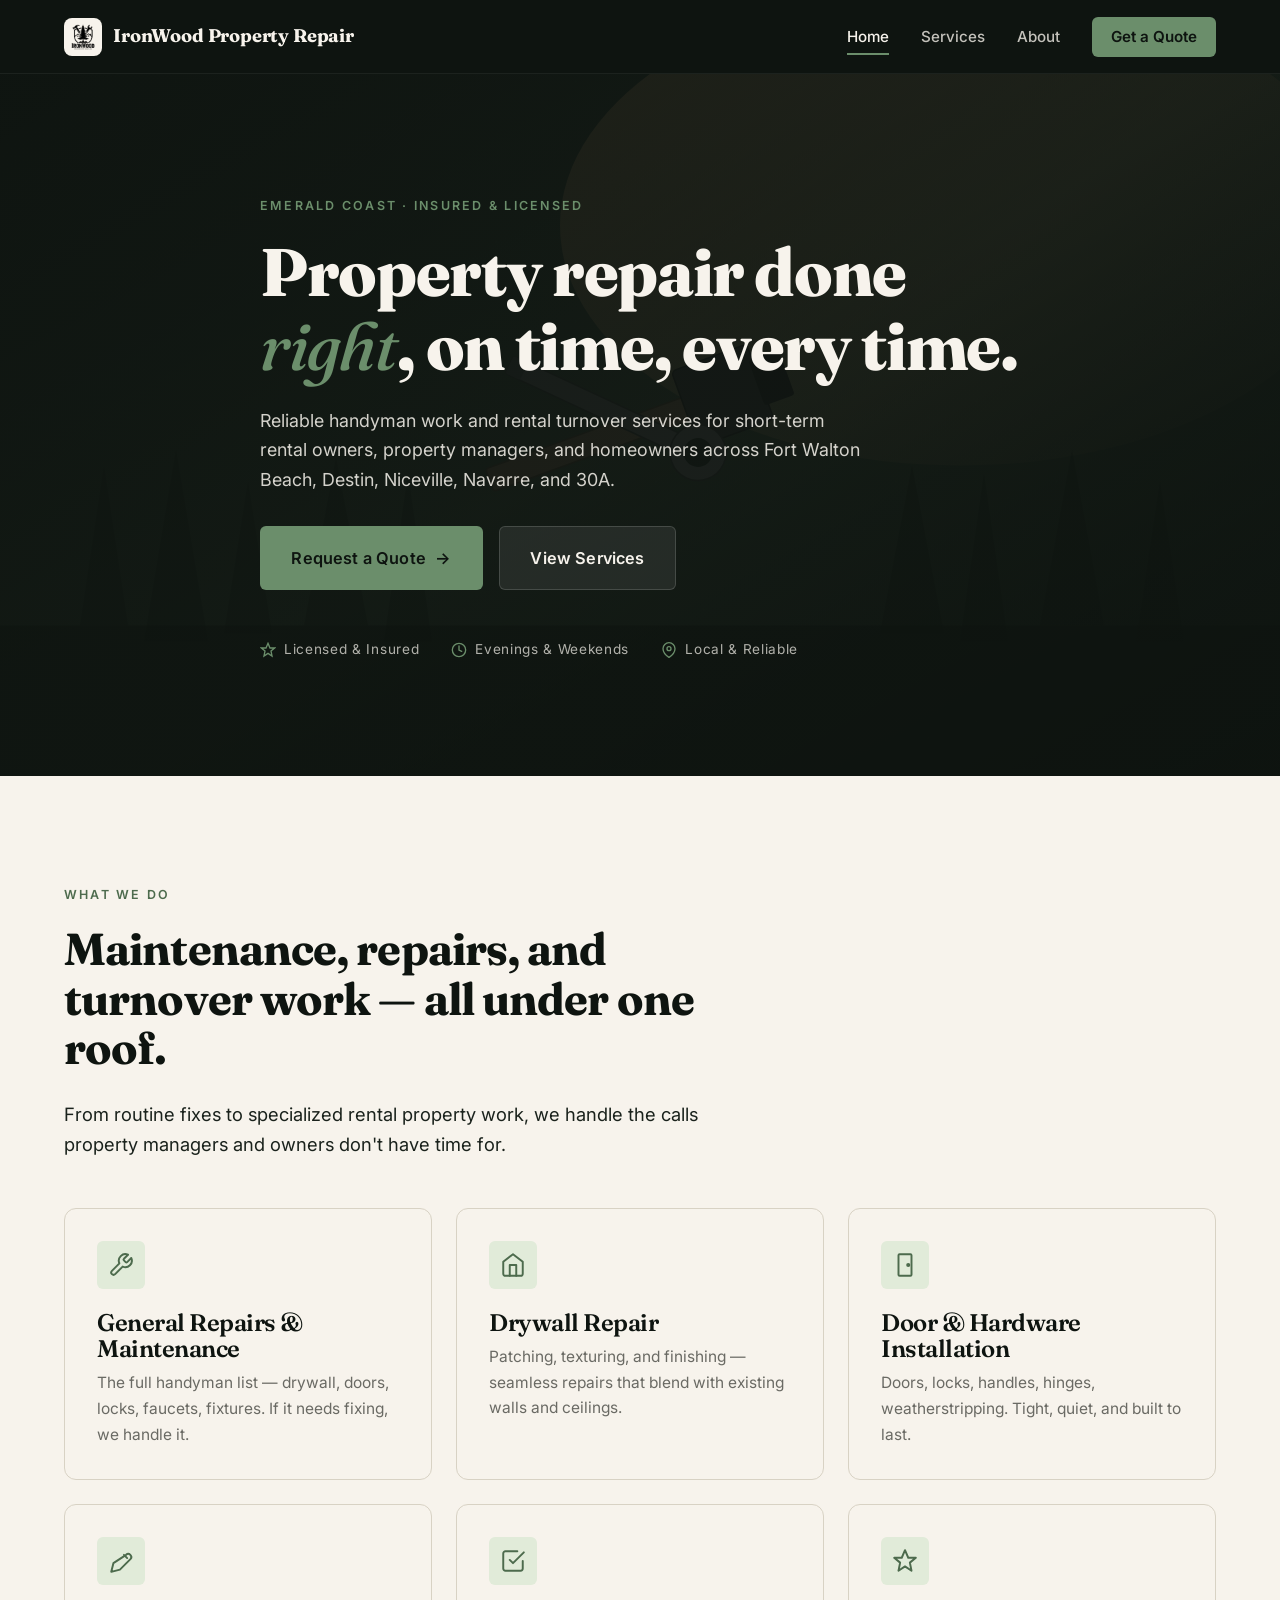
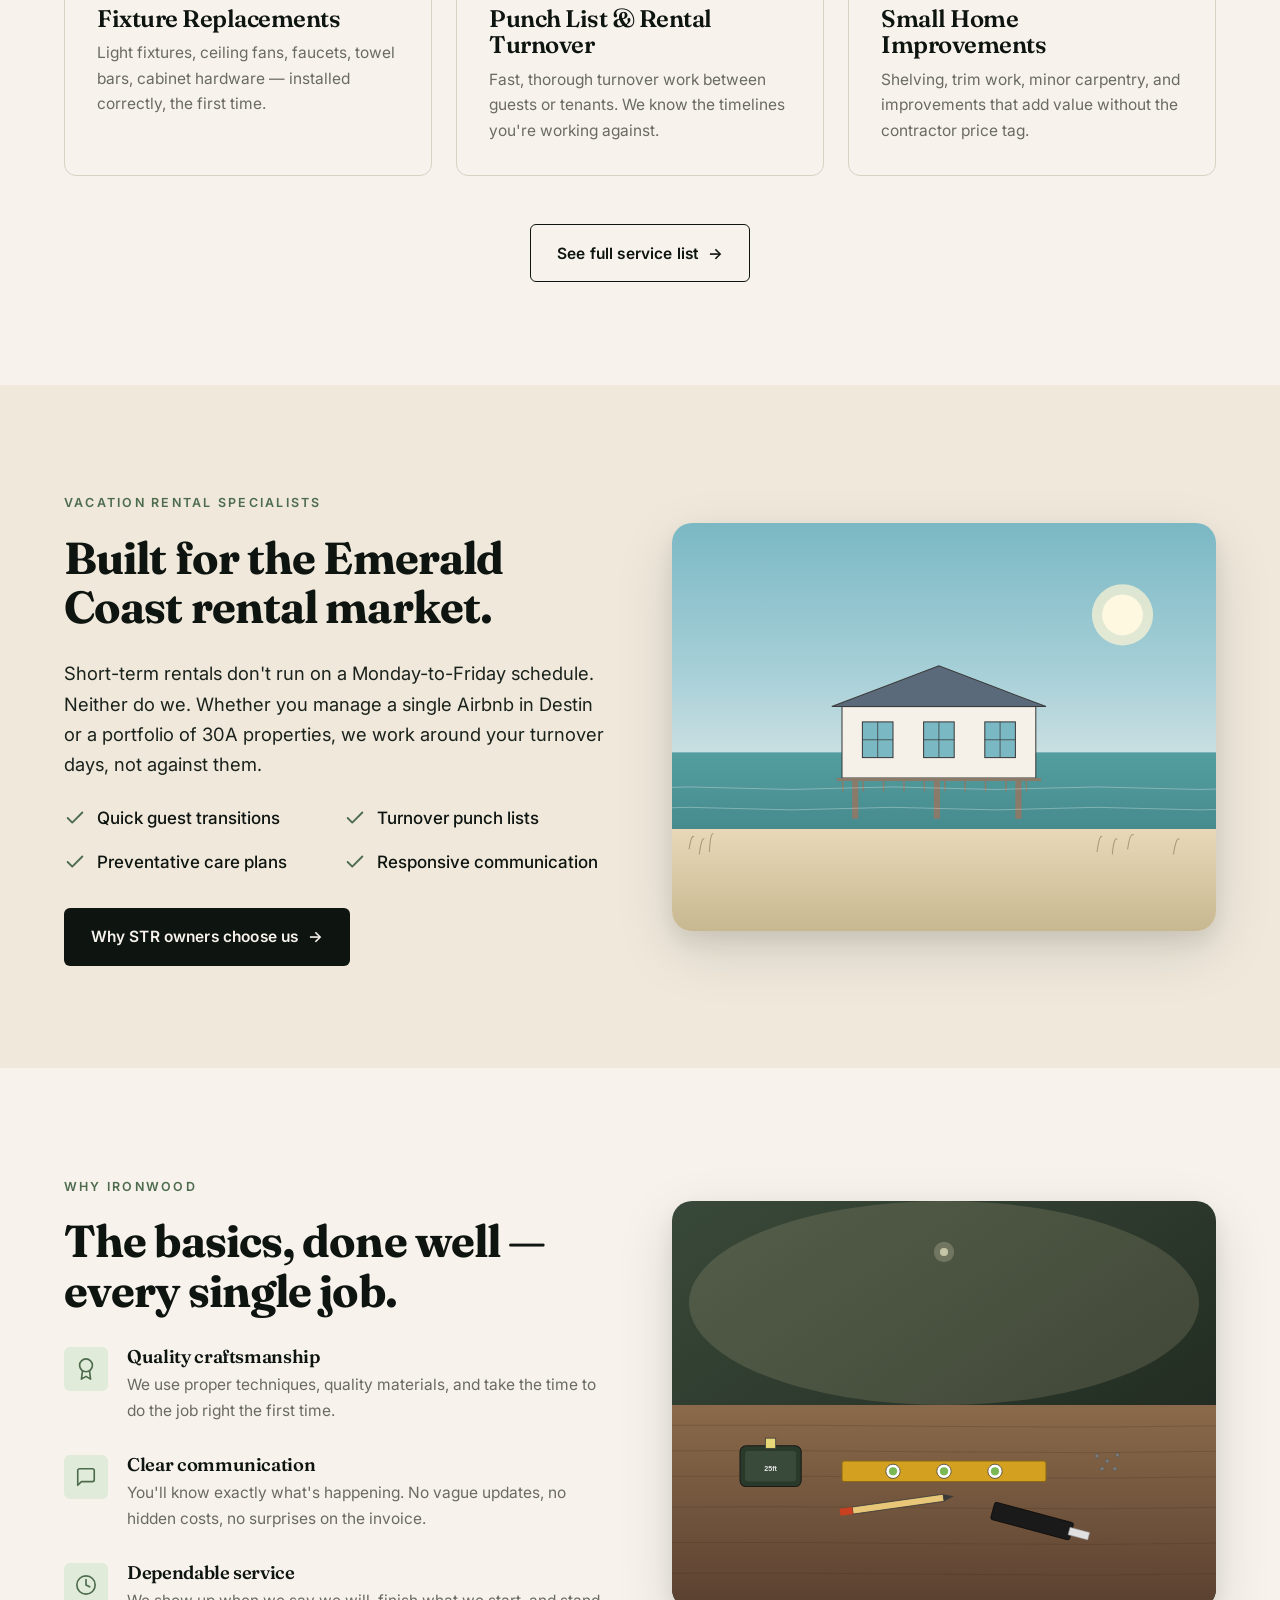
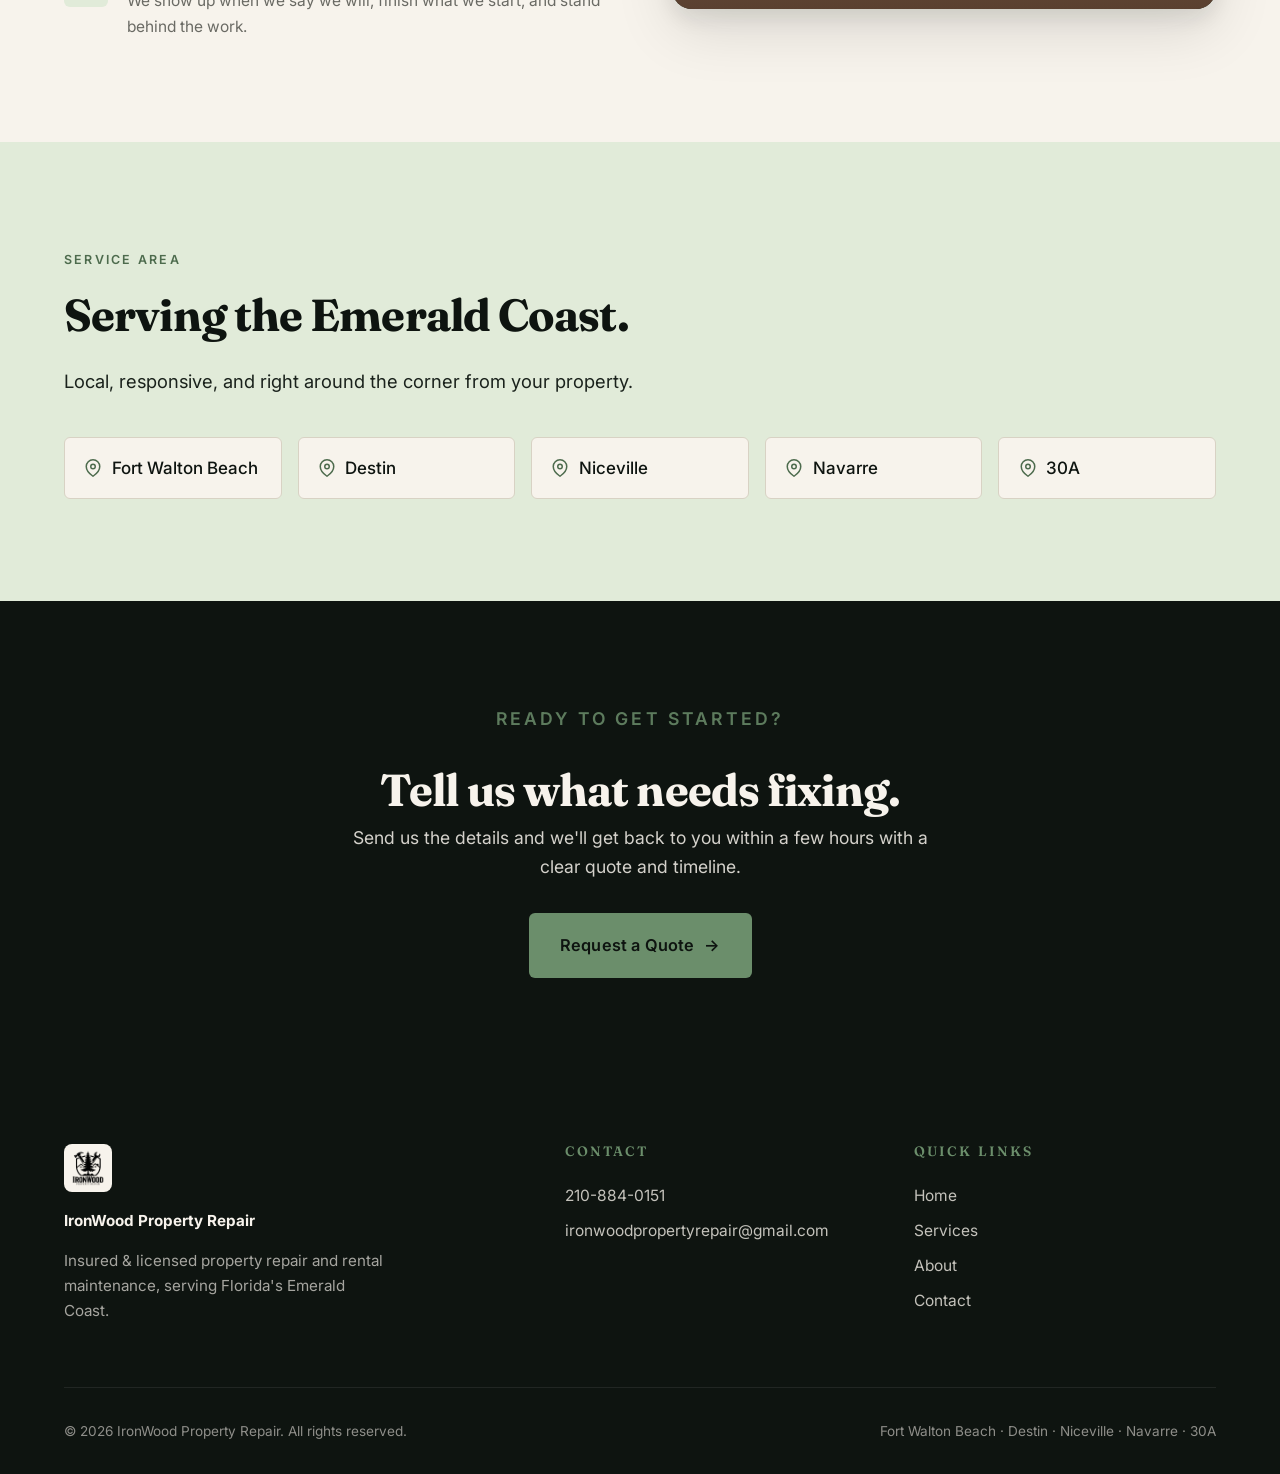
==== index.html @ 53f0fa0a "Initial commit — site launch" ====
<!DOCTYPE html>
<html lang="en">
<head>
  <meta charset="UTF-8">
  <meta name="viewport" content="width=device-width, initial-scale=1.0">
  <title>IronWood Property Repair | Handyman & Rental Maintenance — Fort Walton Beach, Destin, 30A</title>
  <meta name="description" content="Insured, licensed property repair and rental maintenance for Fort Walton Beach, Destin, Niceville, Navarre, and 30A. Trusted by short-term rental owners and property managers across the Emerald Coast.">
  <meta name="theme-color" content="#0e1410">

  <!-- Open Graph -->
  <meta property="og:type" content="website">
  <meta property="og:title" content="IronWood Property Repair | Emerald Coast Handyman & Rental Maintenance">
  <meta property="og:description" content="Insured, licensed property repairs and rental turnover work along Florida's Emerald Coast.">
  <meta property="og:url" content="https://ironwoodpropertyrepair.com/">
  <meta property="og:image" content="https://ironwoodpropertyrepair.com/assets/images/logo.png">

  <link rel="canonical" href="https://ironwoodpropertyrepair.com/">
  <link rel="icon" type="image/png" sizes="32x32" href="assets/images/favicon.png">
  <link rel="apple-touch-icon" href="assets/images/favicon-192.png">
  <link rel="stylesheet" href="assets/styles.css">

  <!-- Local Business schema for SEO -->
  <script type="application/ld+json">
  {
    "@context": "https://schema.org",
    "@type": "HomeAndConstructionBusiness",
    "name": "IronWood Property Repair",
    "image": "https://ironwoodpropertyrepair.com/assets/images/logo.png",
    "url": "https://ironwoodpropertyrepair.com",
    "telephone": "+1-210-884-0151",
    "email": "ironwoodpropertyrepair@gmail.com",
    "priceRange": "$$",
    "address": {
      "@type": "PostalAddress",
      "addressLocality": "Fort Walton Beach",
      "addressRegion": "FL",
      "addressCountry": "US"
    },
    "areaServed": [
      "Fort Walton Beach, FL",
      "Destin, FL",
      "Niceville, FL",
      "Navarre, FL",
      "30A, FL"
    ],
    "description": "Insured and licensed property repair, handyman services, and rental turnover work for the Emerald Coast.",
    "openingHoursSpecification": {
      "@type": "OpeningHoursSpecification",
      "dayOfWeek": ["Monday","Tuesday","Wednesday","Thursday","Friday","Saturday","Sunday"],
      "opens": "17:00",
      "closes": "21:00"
    }
  }
  </script>
</head>
<body>

<header class="site-header">
  <nav class="nav" aria-label="Main">
    <a href="index.html" class="nav__brand">
      <img src="assets/images/logo.png" alt="" aria-hidden="true">
      <span>IronWood Property Repair</span>
    </a>
    <button class="nav__toggle" aria-label="Toggle menu" aria-expanded="false" aria-controls="primary-menu">
      <svg viewBox="0 0 24 24" fill="none" stroke-width="2" stroke-linecap="round"><path d="M4 6h16M4 12h16M4 18h16"/></svg>
    </button>
    <ul class="nav__menu" id="primary-menu">
      <li><a class="nav__link" href="index.html">Home</a></li>
      <li><a class="nav__link" href="services.html">Services</a></li>
      <li><a class="nav__link" href="about.html">About</a></li>
      <li><a class="nav__link nav__cta" href="contact.html">Get a Quote</a></li>
    </ul>
  </nav>
</header>

<main>

<!-- Hero -->
<section class="hero">
  <div class="hero__bg" aria-hidden="true">
    <img src="assets/images/hero-workshop.svg" alt="">
  </div>
  <div class="container hero__inner">
    <p class="eyebrow reveal" style="color: var(--sage);">Emerald Coast · Insured & Licensed</p>
    <h1 class="reveal-2">Property repair done <span class="accent">right</span>, on time, every time.</h1>
    <p class="hero__lede reveal-3">Reliable handyman work and rental turnover services for short-term rental owners, property managers, and homeowners across Fort Walton Beach, Destin, Niceville, Navarre, and 30A.</p>
    <div class="hero__cta reveal-4">
      <a href="contact.html" class="btn btn--primary btn--lg">Request a Quote <span class="arrow">→</span></a>
      <a href="services.html" class="btn btn--ink-on-ink btn--lg">View Services</a>
    </div>
    <div class="hero__trust reveal-4">
      <span><svg viewBox="0 0 24 24" fill="none" stroke-width="2" stroke-linecap="round"><path d="M12 2l3 7h7l-5.5 4.5L18 21l-6-4-6 4 1.5-7.5L2 9h7z"/></svg> Licensed & Insured</span>
      <span><svg viewBox="0 0 24 24" fill="none" stroke-width="2" stroke-linecap="round"><circle cx="12" cy="12" r="10"/><path d="M12 6v6l4 2"/></svg> Evenings & Weekends</span>
      <span><svg viewBox="0 0 24 24" fill="none" stroke-width="2" stroke-linecap="round"><path d="M21 10c0 7-9 13-9 13s-9-6-9-13a9 9 0 0118 0z"/><circle cx="12" cy="10" r="3"/></svg> Local & Reliable</span>
    </div>
  </div>
</section>

<!-- Services preview -->
<section class="section">
  <div class="container">
    <div style="max-width: 720px; margin-bottom: 3rem;">
      <p class="eyebrow">What We Do</p>
      <h2>Maintenance, repairs, and turnover work — all under one roof.</h2>
      <p class="lede">From routine fixes to specialized rental property work, we handle the calls property managers and owners don't have time for.</p>
    </div>

    <div class="service-grid">
      <article class="service-card">
        <div class="service-card__icon">
          <svg viewBox="0 0 24 24" fill="none" stroke-width="1.8" stroke-linecap="round" stroke-linejoin="round"><path d="M14.7 6.3a1 1 0 000 1.4l1.6 1.6a1 1 0 001.4 0l3.77-3.77a6 6 0 01-7.94 7.94l-6.91 6.91a2.12 2.12 0 01-3-3l6.91-6.91a6 6 0 017.94-7.94l-3.76 3.76z"/></svg>
        </div>
        <h3>General Repairs & Maintenance</h3>
        <p>The full handyman list — drywall, doors, locks, faucets, fixtures. If it needs fixing, we handle it.</p>
      </article>

      <article class="service-card">
        <div class="service-card__icon">
          <svg viewBox="0 0 24 24" fill="none" stroke-width="1.8" stroke-linecap="round" stroke-linejoin="round"><path d="M3 9l9-7 9 7v11a2 2 0 01-2 2H5a2 2 0 01-2-2z"/><polyline points="9 22 9 12 15 12 15 22"/></svg>
        </div>
        <h3>Drywall Repair</h3>
        <p>Patching, texturing, and finishing — seamless repairs that blend with existing walls and ceilings.</p>
      </article>

      <article class="service-card">
        <div class="service-card__icon">
          <svg viewBox="0 0 24 24" fill="none" stroke-width="1.8" stroke-linecap="round" stroke-linejoin="round"><rect x="6" y="2" width="12" height="20" rx="1"/><circle cx="15" cy="12" r="1" fill="currentColor"/></svg>
        </div>
        <h3>Door & Hardware Installation</h3>
        <p>Doors, locks, handles, hinges, weatherstripping. Tight, quiet, and built to last.</p>
      </article>

      <article class="service-card">
        <div class="service-card__icon">
          <svg viewBox="0 0 24 24" fill="none" stroke-width="1.8" stroke-linecap="round" stroke-linejoin="round"><path d="M14.7 6.3l3 3M5 14L3 22l8-2 9.7-9.7a2.83 2.83 0 00-4-4L5 14z"/></svg>
        </div>
        <h3>Fixture Replacements</h3>
        <p>Light fixtures, ceiling fans, faucets, towel bars, cabinet hardware — installed correctly, the first time.</p>
      </article>

      <article class="service-card">
        <div class="service-card__icon">
          <svg viewBox="0 0 24 24" fill="none" stroke-width="1.8" stroke-linecap="round" stroke-linejoin="round"><path d="M9 11l3 3L22 4M21 12v7a2 2 0 01-2 2H5a2 2 0 01-2-2V5a2 2 0 012-2h11"/></svg>
        </div>
        <h3>Punch List & Rental Turnover</h3>
        <p>Fast, thorough turnover work between guests or tenants. We know the timelines you're working against.</p>
      </article>

      <article class="service-card">
        <div class="service-card__icon">
          <svg viewBox="0 0 24 24" fill="none" stroke-width="1.8" stroke-linecap="round" stroke-linejoin="round"><path d="M12 2l3 7h7l-5.5 4.5L18 21l-6-4-6 4 1.5-7.5L2 9h7z"/></svg>
        </div>
        <h3>Small Home Improvements</h3>
        <p>Shelving, trim work, minor carpentry, and improvements that add value without the contractor price tag.</p>
      </article>
    </div>

    <div style="text-align: center; margin-top: 3rem;">
      <a href="services.html" class="btn btn--ghost">See full service list <span class="arrow">→</span></a>
    </div>
  </div>
</section>

<!-- STR / Vacation rental focus -->
<section class="section section--paper">
  <div class="container">
    <div class="two-col">
      <div>
        <p class="eyebrow">Vacation Rental Specialists</p>
        <h2>Built for the Emerald Coast rental market.</h2>
        <p class="lede">Short-term rentals don't run on a Monday-to-Friday schedule. Neither do we. Whether you manage a single Airbnb in Destin or a portfolio of 30A properties, we work around your turnover days, not against them.</p>
        <ul class="check-list">
          <li>
            <svg viewBox="0 0 24 24" fill="none" stroke-width="2" stroke-linecap="round" stroke-linejoin="round"><polyline points="20 6 9 17 4 12"/></svg>
            Quick guest transitions
          </li>
          <li>
            <svg viewBox="0 0 24 24" fill="none" stroke-width="2" stroke-linecap="round" stroke-linejoin="round"><polyline points="20 6 9 17 4 12"/></svg>
            Turnover punch lists
          </li>
          <li>
            <svg viewBox="0 0 24 24" fill="none" stroke-width="2" stroke-linecap="round" stroke-linejoin="round"><polyline points="20 6 9 17 4 12"/></svg>
            Preventative care plans
          </li>
          <li>
            <svg viewBox="0 0 24 24" fill="none" stroke-width="2" stroke-linecap="round" stroke-linejoin="round"><polyline points="20 6 9 17 4 12"/></svg>
            Responsive communication
          </li>
        </ul>
        <div style="margin-top: 2rem;">
          <a href="about.html" class="btn btn--ink">Why STR owners choose us <span class="arrow">→</span></a>
        </div>
      </div>
      <div class="two-col__media">
        <img src="assets/images/coastal-home.svg" alt="Coastal vacation rental property illustration">
      </div>
    </div>
  </div>
</section>

<!-- Why Choose -->
<section class="section">
  <div class="container">
    <div class="two-col two-col--reverse">
      <div class="two-col__media">
        <img src="assets/images/tools-bench.svg" alt="Workshop tools laid out on a wood bench">
      </div>
      <div>
        <p class="eyebrow">Why IronWood</p>
        <h2>The basics, done well — every single job.</h2>
        <div class="feature-stack" style="margin-top: 2rem;">
          <div class="feature">
            <div class="feature__icon">
              <svg viewBox="0 0 24 24" fill="none" stroke-width="1.8" stroke-linecap="round" stroke-linejoin="round"><circle cx="12" cy="8" r="7"/><polyline points="8.21 13.89 7 23 12 20 17 23 15.79 13.88"/></svg>
            </div>
            <div>
              <h3>Quality craftsmanship</h3>
              <p>We use proper techniques, quality materials, and take the time to do the job right the first time.</p>
            </div>
          </div>

          <div class="feature">
            <div class="feature__icon">
              <svg viewBox="0 0 24 24" fill="none" stroke-width="1.8" stroke-linecap="round" stroke-linejoin="round"><path d="M21 15a2 2 0 01-2 2H7l-4 4V5a2 2 0 012-2h14a2 2 0 012 2z"/></svg>
            </div>
            <div>
              <h3>Clear communication</h3>
              <p>You'll know exactly what's happening. No vague updates, no hidden costs, no surprises on the invoice.</p>
            </div>
          </div>

          <div class="feature">
            <div class="feature__icon">
              <svg viewBox="0 0 24 24" fill="none" stroke-width="1.8" stroke-linecap="round" stroke-linejoin="round"><circle cx="12" cy="12" r="10"/><polyline points="12 6 12 12 16 14"/></svg>
            </div>
            <div>
              <h3>Dependable service</h3>
              <p>We show up when we say we will, finish what we start, and stand behind the work.</p>
            </div>
          </div>
        </div>
      </div>
    </div>
  </div>
</section>

<!-- Service area -->
<section class="section section--sage">
  <div class="container">
    <div style="max-width: 720px; margin-bottom: 2.5rem;">
      <p class="eyebrow">Service Area</p>
      <h2>Serving the Emerald Coast.</h2>
      <p class="lede">Local, responsive, and right around the corner from your property.</p>
    </div>
    <ul class="area-list">
      <li><svg viewBox="0 0 24 24" fill="none" stroke-width="2" stroke-linecap="round" stroke-linejoin="round"><path d="M21 10c0 7-9 13-9 13s-9-6-9-13a9 9 0 0118 0z"/><circle cx="12" cy="10" r="3"/></svg> Fort Walton Beach</li>
      <li><svg viewBox="0 0 24 24" fill="none" stroke-width="2" stroke-linecap="round" stroke-linejoin="round"><path d="M21 10c0 7-9 13-9 13s-9-6-9-13a9 9 0 0118 0z"/><circle cx="12" cy="10" r="3"/></svg> Destin</li>
      <li><svg viewBox="0 0 24 24" fill="none" stroke-width="2" stroke-linecap="round" stroke-linejoin="round"><path d="M21 10c0 7-9 13-9 13s-9-6-9-13a9 9 0 0118 0z"/><circle cx="12" cy="10" r="3"/></svg> Niceville</li>
      <li><svg viewBox="0 0 24 24" fill="none" stroke-width="2" stroke-linecap="round" stroke-linejoin="round"><path d="M21 10c0 7-9 13-9 13s-9-6-9-13a9 9 0 0118 0z"/><circle cx="12" cy="10" r="3"/></svg> Navarre</li>
      <li><svg viewBox="0 0 24 24" fill="none" stroke-width="2" stroke-linecap="round" stroke-linejoin="round"><path d="M21 10c0 7-9 13-9 13s-9-6-9-13a9 9 0 0118 0z"/><circle cx="12" cy="10" r="3"/></svg> 30A</li>
    </ul>
  </div>
</section>

<!-- CTA -->
<section class="section--ink">
  <div class="cta-banner">
    <p class="eyebrow" style="color: var(--sage);">Ready to get started?</p>
    <h2>Tell us what needs fixing.</h2>
    <p>Send us the details and we'll get back to you within a few hours with a clear quote and timeline.</p>
    <a href="contact.html" class="btn btn--primary btn--lg">Request a Quote <span class="arrow">→</span></a>
  </div>
</section>

</main>

<footer class="site-footer">
  <div class="container">
    <div class="footer-grid">
      <div class="footer-brand">
        <img src="assets/images/logo.png" alt="IronWood Property Repair">
        <p><strong style="color: var(--paper);">IronWood Property Repair</strong></p>
        <p>Insured & licensed property repair and rental maintenance, serving Florida's Emerald Coast.</p>
      </div>
      <div>
        <h4>Contact</h4>
        <a href="tel:+12108840151">210-884-0151</a>
        <a href="mailto:ironwoodpropertyrepair@gmail.com">ironwoodpropertyrepair@gmail.com</a>
      </div>
      <div>
        <h4>Quick Links</h4>
        <a href="index.html">Home</a>
        <a href="services.html">Services</a>
        <a href="about.html">About</a>
        <a href="contact.html">Contact</a>
      </div>
    </div>
    <div class="footer-meta">
      <span>© <span id="year">2026</span> IronWood Property Repair. All rights reserved.</span>
      <span>Fort Walton Beach · Destin · Niceville · Navarre · 30A</span>
    </div>
  </div>
</footer>

<script src="assets/script.js"></script>
<script>document.getElementById('year').textContent = new Date().getFullYear();</script>
</body>
</html>
---- assets/styles.css ----
/* ==========================================================================
   IronWood Property Repair — Stylesheet
   Design system: confident, professional, Florida Gulf Coast contractor
   Palette: deep forest green, warm cream, charcoal, sage accents
   ========================================================================== */

/* ---------- Fonts ---------- */
@import url('https://fonts.googleapis.com/css2?family=Fraunces:opsz,wght@9..144,500;9..144,600;9..144,700;9..144,800&family=Inter:wght@400;500;600;700&display=swap');

/* ---------- CSS Variables ---------- */
:root {
  /* Colors */
  --ink: #0e1410;
  --ink-soft: #1a221c;
  --paper: #f7f3ec;
  --paper-warm: #efe8db;
  --sage: #6b8e6b;
  --sage-deep: #4d6b4d;
  --sage-soft: #e1ebd9;
  --rust: #b25b3d;
  --gold: #c89a3b;
  --line: #d8d2c4;
  --muted: #6a6a64;

  /* Typography */
  --font-display: 'Fraunces', Georgia, 'Times New Roman', serif;
  --font-body: 'Inter', -apple-system, BlinkMacSystemFont, sans-serif;

  /* Spacing */
  --gutter: 1.5rem;
  --container: 1200px;
  --section: clamp(4rem, 8vw, 7rem);

  /* Radii */
  --r-sm: 6px;
  --r-md: 12px;
  --r-lg: 20px;

  /* Shadows */
  --shadow-sm: 0 1px 2px rgba(14,20,16,0.06), 0 2px 4px rgba(14,20,16,0.04);
  --shadow-md: 0 4px 8px rgba(14,20,16,0.06), 0 8px 24px rgba(14,20,16,0.08);
  --shadow-lg: 0 10px 20px rgba(14,20,16,0.08), 0 20px 60px rgba(14,20,16,0.12);

  /* Transitions */
  --t-fast: 150ms ease;
  --t-med: 280ms cubic-bezier(.2,.8,.2,1);
}

/* ---------- Reset ---------- */
*, *::before, *::after { box-sizing: border-box; }
html { -webkit-text-size-adjust: 100%; scroll-behavior: smooth; }
body {
  margin: 0;
  font-family: var(--font-body);
  font-size: 17px;
  line-height: 1.65;
  color: var(--ink);
  background: var(--paper);
  -webkit-font-smoothing: antialiased;
  -moz-osx-font-smoothing: grayscale;
}
img, svg { max-width: 100%; height: auto; display: block; }
a { color: inherit; text-decoration: none; }
button { font-family: inherit; cursor: pointer; border: none; background: none; }
:focus-visible { outline: 2px solid var(--sage); outline-offset: 3px; border-radius: 2px; }

/* ---------- Typography ---------- */
h1, h2, h3, h4 {
  font-family: var(--font-display);
  font-weight: 700;
  line-height: 1.1;
  letter-spacing: -0.02em;
  color: var(--ink);
  margin: 0 0 0.6em;
}
h1 { font-size: clamp(2.4rem, 5.5vw, 4.2rem); font-weight: 800; }
h2 { font-size: clamp(1.9rem, 3.6vw, 2.8rem); }
h3 { font-size: clamp(1.25rem, 2vw, 1.5rem); font-weight: 600; }
h4 { font-size: 1.05rem; font-weight: 600; }
p { margin: 0 0 1em; }
.eyebrow {
  font-family: var(--font-body);
  font-weight: 600;
  font-size: 0.78rem;
  letter-spacing: 0.18em;
  text-transform: uppercase;
  color: var(--sage-deep);
  margin: 0 0 1.2rem;
  display: inline-block;
}
.lede { font-size: 1.15rem; color: var(--ink-soft); max-width: 56ch; }

/* ---------- Layout ---------- */
.container {
  max-width: var(--container);
  margin: 0 auto;
  padding: 0 var(--gutter);
}
.section { padding: var(--section) 0; }
.section--tight { padding: calc(var(--section) * 0.65) 0; }
.section--ink { background: var(--ink); color: var(--paper); }
.section--ink h1, .section--ink h2, .section--ink h3, .section--ink h4 { color: var(--paper); }
.section--ink .eyebrow { color: var(--sage); }
.section--paper { background: var(--paper-warm); }
.section--sage { background: var(--sage-soft); }

/* ---------- Header / Nav ---------- */
.site-header {
  position: sticky;
  top: 0;
  z-index: 100;
  background: var(--ink);
  color: var(--paper);
  border-bottom: 1px solid rgba(255,255,255,0.06);
  backdrop-filter: saturate(150%) blur(10px);
}
.nav {
  display: flex;
  align-items: center;
  justify-content: space-between;
  padding: 1.1rem var(--gutter);
  max-width: var(--container);
  margin: 0 auto;
}
.nav__brand {
  display: flex;
  align-items: center;
  gap: 0.7rem;
  font-family: var(--font-display);
  font-weight: 700;
  font-size: 1.15rem;
  letter-spacing: -0.01em;
  color: var(--paper);
}
.nav__brand img { width: 38px; height: 38px; background: var(--paper); border-radius: 8px; padding: 4px; }
.nav__menu {
  display: flex;
  gap: 2rem;
  align-items: center;
  list-style: none;
  margin: 0;
  padding: 0;
}
.nav__link {
  font-size: 0.95rem;
  font-weight: 500;
  color: var(--paper);
  opacity: 0.78;
  transition: opacity var(--t-fast);
  position: relative;
  padding: 0.4rem 0;
}
.nav__link:hover, .nav__link[aria-current="page"] { opacity: 1; }
.nav__link[aria-current="page"]::after {
  content: '';
  position: absolute;
  left: 0; right: 0; bottom: -2px;
  height: 2px;
  background: var(--sage);
}
.nav__cta {
  background: var(--sage);
  color: var(--ink) !important;
  opacity: 1 !important;
  padding: 0.65rem 1.2rem !important;
  border-radius: var(--r-sm);
  font-weight: 600;
  transition: background var(--t-fast), transform var(--t-fast);
}
.nav__cta:hover { background: #7ea27e; transform: translateY(-1px); }

.nav__toggle { display: none; padding: 0.5rem; }
.nav__toggle svg { width: 28px; height: 28px; stroke: var(--paper); }

@media (max-width: 820px) {
  .nav__menu {
    position: absolute;
    top: 100%;
    left: 0; right: 0;
    background: var(--ink);
    flex-direction: column;
    gap: 0;
    padding: 1rem var(--gutter) 1.5rem;
    border-bottom: 1px solid rgba(255,255,255,0.06);
    transform: translateY(-10px);
    opacity: 0;
    pointer-events: none;
    transition: transform var(--t-med), opacity var(--t-med);
  }
  .nav__menu.is-open { transform: translateY(0); opacity: 1; pointer-events: auto; }
  .nav__menu li { width: 100%; padding: 0.7rem 0; border-bottom: 1px solid rgba(255,255,255,0.06); }
  .nav__menu li:last-child { border-bottom: none; padding-top: 1rem; }
  .nav__cta { display: inline-block; }
  .nav__toggle { display: block; }
}

/* ---------- Buttons ---------- */
.btn {
  display: inline-flex;
  align-items: center;
  gap: 0.6rem;
  padding: 0.95rem 1.6rem;
  border-radius: var(--r-sm);
  font-weight: 600;
  font-size: 0.97rem;
  letter-spacing: 0.01em;
  transition: all var(--t-fast);
  border: 1px solid transparent;
}
.btn--primary {
  background: var(--sage);
  color: var(--ink);
}
.btn--primary:hover { background: #7ea27e; transform: translateY(-1px); box-shadow: var(--shadow-md); }
.btn--ink {
  background: var(--ink);
  color: var(--paper);
}
.btn--ink:hover { background: var(--sage-deep); transform: translateY(-1px); }
.btn--ghost {
  background: transparent;
  color: var(--ink);
  border-color: var(--ink);
}
.btn--ghost:hover { background: var(--ink); color: var(--paper); }
.btn--ink-on-ink {
  background: rgba(255,255,255,0.08);
  color: var(--paper);
  border: 1px solid rgba(255,255,255,0.15);
}
.btn--ink-on-ink:hover { background: var(--sage); color: var(--ink); border-color: var(--sage); }
.btn--lg { padding: 1.1rem 1.9rem; font-size: 1.02rem; }
.btn .arrow { transition: transform var(--t-fast); }
.btn:hover .arrow { transform: translateX(3px); }

/* ---------- Hero ---------- */
.hero {
  position: relative;
  min-height: 78vh;
  display: flex;
  align-items: center;
  background: var(--ink);
  color: var(--paper);
  overflow: hidden;
}
.hero__bg {
  position: absolute;
  inset: 0;
  z-index: 0;
}
.hero__bg img, .hero__bg svg {
  width: 100%; height: 100%;
  object-fit: cover;
  opacity: 0.45;
}
.hero__bg::after {
  content: '';
  position: absolute;
  inset: 0;
  background: linear-gradient(135deg, rgba(14,20,16,0.85) 0%, rgba(14,20,16,0.55) 60%, rgba(14,20,16,0.7) 100%);
}
.hero__inner {
  position: relative;
  z-index: 1;
  padding: 5rem 0;
  max-width: 760px;
}
.hero h1 {
  color: var(--paper);
  margin-bottom: 1.4rem;
}
.hero h1 .accent {
  font-style: italic;
  font-weight: 500;
  color: var(--sage);
}
.hero__lede {
  font-size: clamp(1.05rem, 1.4vw, 1.2rem);
  color: rgba(247,243,236,0.85);
  max-width: 56ch;
  margin-bottom: 2rem;
}
.hero__cta {
  display: flex;
  gap: 1rem;
  flex-wrap: wrap;
}
.hero__trust {
  margin-top: 3rem;
  display: flex;
  gap: 2rem;
  flex-wrap: wrap;
  font-size: 0.85rem;
  letter-spacing: 0.05em;
  color: rgba(247,243,236,0.7);
}
.hero__trust span {
  display: inline-flex;
  align-items: center;
  gap: 0.5rem;
}
.hero__trust svg { width: 16px; height: 16px; stroke: var(--sage); }

/* Page hero (sub-pages) */
.page-hero {
  background: var(--ink);
  color: var(--paper);
  padding: 5rem 0 4rem;
  text-align: center;
  position: relative;
  overflow: hidden;
}
.page-hero::before {
  content: '';
  position: absolute;
  inset: 0;
  background:
    radial-gradient(ellipse at top right, rgba(107,142,107,0.15), transparent 60%),
    radial-gradient(ellipse at bottom left, rgba(200,154,59,0.08), transparent 60%);
}
.page-hero__inner { position: relative; z-index: 1; }
.page-hero h1 { color: var(--paper); margin-bottom: 0.8rem; }
.page-hero p { font-size: 1.1rem; color: rgba(247,243,236,0.8); max-width: 60ch; margin: 0 auto; }

/* ---------- Service Grid ---------- */
.service-grid {
  display: grid;
  grid-template-columns: repeat(auto-fill, minmax(290px, 1fr));
  gap: 1.5rem;
}
.service-card {
  background: var(--paper);
  border: 1px solid var(--line);
  border-radius: var(--r-md);
  padding: 2rem;
  transition: transform var(--t-med), box-shadow var(--t-med), border-color var(--t-med);
  position: relative;
  overflow: hidden;
}
.service-card::before {
  content: '';
  position: absolute;
  top: 0; left: 0;
  width: 100%;
  height: 3px;
  background: var(--sage);
  transform: scaleX(0);
  transform-origin: left;
  transition: transform var(--t-med);
}
.service-card:hover {
  transform: translateY(-4px);
  box-shadow: var(--shadow-md);
  border-color: var(--sage);
}
.service-card:hover::before { transform: scaleX(1); }
.service-card__icon {
  width: 48px;
  height: 48px;
  display: flex;
  align-items: center;
  justify-content: center;
  background: var(--sage-soft);
  border-radius: var(--r-sm);
  margin-bottom: 1.3rem;
}
.service-card__icon svg { width: 26px; height: 26px; stroke: var(--sage-deep); }
.service-card h3 { margin-bottom: 0.5rem; }
.service-card p { color: var(--muted); font-size: 0.97rem; margin: 0; }

/* ---------- Two-column ---------- */
.two-col {
  display: grid;
  grid-template-columns: 1fr 1fr;
  gap: clamp(2rem, 5vw, 4rem);
  align-items: center;
}
.two-col--reverse > :first-child { order: 2; }
@media (max-width: 820px) {
  .two-col { grid-template-columns: 1fr; gap: 2.5rem; }
  .two-col--reverse > :first-child { order: 0; }
}
.two-col__media {
  border-radius: var(--r-lg);
  overflow: hidden;
  box-shadow: var(--shadow-lg);
}
.two-col__media svg, .two-col__media img {
  width: 100%;
  display: block;
  aspect-ratio: 4 / 3;
  object-fit: cover;
}

/* ---------- Feature blocks (Why choose) ---------- */
.feature-stack { display: grid; gap: 2rem; }
.feature {
  display: grid;
  grid-template-columns: auto 1fr;
  gap: 1.2rem;
  align-items: start;
}
.feature__icon {
  width: 44px;
  height: 44px;
  display: flex;
  align-items: center;
  justify-content: center;
  background: var(--sage-soft);
  border-radius: var(--r-sm);
  flex-shrink: 0;
}
.feature__icon svg { width: 22px; height: 22px; stroke: var(--sage-deep); }
.feature h3 { margin-bottom: 0.3rem; font-size: 1.15rem; }
.feature p { color: var(--muted); margin: 0; font-size: 0.97rem; }

/* ---------- Trust bar ---------- */
.trust-bar {
  display: grid;
  grid-template-columns: repeat(auto-fit, minmax(180px, 1fr));
  gap: 1.5rem;
  padding: 2rem;
  background: var(--paper);
  border: 1px solid var(--line);
  border-radius: var(--r-md);
}
.trust-bar__item {
  display: flex;
  align-items: center;
  gap: 0.8rem;
}
.trust-bar__item svg { width: 28px; height: 28px; stroke: var(--sage-deep); flex-shrink: 0; }
.trust-bar__item strong { display: block; font-weight: 600; font-size: 0.97rem; }
.trust-bar__item span { color: var(--muted); font-size: 0.85rem; }

/* ---------- CTA banner ---------- */
.cta-banner {
  text-align: center;
  padding: var(--section) var(--gutter);
}
.cta-banner h2 { margin-bottom: 0.6rem; }
.cta-banner p { font-size: 1.1rem; max-width: 56ch; margin: 0 auto 2rem; opacity: 0.85; }

/* Contact page specific layout */
.contact-layout {
  grid-template-columns: 1fr 1.4fr;
}
@media (max-width: 900px) {
  .contact-layout { grid-template-columns: 1fr; gap: 2.5rem; }
}

/* ---------- Forms ---------- */
.form {
  background: var(--paper);
  border: 1px solid var(--line);
  border-radius: var(--r-md);
  padding: clamp(1.5rem, 3vw, 2.4rem);
  box-shadow: var(--shadow-sm);
}
.form__row {
  display: grid;
  grid-template-columns: 1fr 1fr;
  gap: 1rem;
  margin-bottom: 1rem;
}
@media (max-width: 600px) {
  .form__row { grid-template-columns: 1fr; }
}
.form__field { margin-bottom: 1.1rem; }
.form__field--full { grid-column: 1 / -1; }
.form__label {
  display: block;
  font-weight: 600;
  font-size: 0.92rem;
  margin-bottom: 0.4rem;
  color: var(--ink);
}
.form__label .req { color: var(--rust); }
.form__input, .form__select, .form__textarea {
  width: 100%;
  padding: 0.75rem 0.9rem;
  font-family: inherit;
  font-size: 1rem;
  color: var(--ink);
  background: #fff;
  border: 1px solid var(--line);
  border-radius: var(--r-sm);
  transition: border-color var(--t-fast), box-shadow var(--t-fast);
}
.form__input:focus, .form__select:focus, .form__textarea:focus {
  outline: none;
  border-color: var(--sage);
  box-shadow: 0 0 0 3px rgba(107,142,107,0.15);
}
.form__textarea { min-height: 130px; resize: vertical; }
.form__select {
  appearance: none;
  background-image: url("data:image/svg+xml;utf8,<svg xmlns='http://www.w3.org/2000/svg' width='12' height='12' viewBox='0 0 12 12'><path fill='%236a6a64' d='M6 9L1 4h10z'/></svg>");
  background-repeat: no-repeat;
  background-position: right 0.9rem center;
  padding-right: 2.5rem;
}
.form__hint { font-size: 0.82rem; color: var(--muted); margin-top: 0.3rem; }
.form__submit { width: 100%; justify-content: center; }
.form__success {
  display: none;
  background: var(--sage-soft);
  border: 1px solid var(--sage);
  color: var(--sage-deep);
  padding: 1rem 1.2rem;
  border-radius: var(--r-sm);
  margin-bottom: 1.2rem;
  font-weight: 500;
}
.form__success.is-visible { display: block; }
.form__honey { position: absolute; left: -9999px; visibility: hidden; }

/* ---------- Contact info card ---------- */
.contact-card {
  display: grid;
  gap: 1.4rem;
}
.contact-item {
  display: grid;
  grid-template-columns: auto 1fr;
  gap: 1rem;
  align-items: center;
  padding: 1rem 1.2rem;
  background: var(--paper);
  border: 1px solid var(--line);
  border-radius: var(--r-md);
  transition: border-color var(--t-fast), transform var(--t-fast);
}
.contact-item:hover { border-color: var(--sage); transform: translateX(2px); }
.contact-item__icon {
  width: 44px;
  height: 44px;
  background: var(--sage-soft);
  border-radius: var(--r-sm);
  display: flex;
  align-items: center;
  justify-content: center;
}
.contact-item__icon svg { width: 22px; height: 22px; stroke: var(--sage-deep); }
.contact-item strong { display: block; font-size: 0.9rem; color: var(--muted); font-weight: 500; }
.contact-item a, .contact-item span { font-weight: 600; font-size: 1.05rem; color: var(--ink); }

.expect {
  background: var(--sage-soft);
  border-radius: var(--r-md);
  padding: 1.5rem;
  margin-top: 1.5rem;
}
.expect h4 { margin-bottom: 0.5rem; }
.expect p { color: var(--ink-soft); margin: 0; font-size: 0.97rem; }

/* ---------- Service area ---------- */
.area-list {
  display: grid;
  grid-template-columns: repeat(auto-fit, minmax(180px, 1fr));
  gap: 1rem;
  list-style: none;
  margin: 0;
  padding: 0;
}
.area-list li {
  padding: 1rem 1.2rem;
  background: var(--paper);
  border: 1px solid var(--line);
  border-radius: var(--r-sm);
  font-weight: 500;
  display: flex;
  align-items: center;
  gap: 0.6rem;
}
.area-list svg { width: 18px; height: 18px; stroke: var(--sage-deep); }

/* ---------- STR feature checks ---------- */
.check-list {
  display: grid;
  grid-template-columns: repeat(auto-fit, minmax(220px, 1fr));
  gap: 1rem;
  list-style: none;
  margin: 1.5rem 0 0;
  padding: 0;
}
.check-list li {
  display: flex;
  align-items: center;
  gap: 0.7rem;
  font-weight: 500;
}
.check-list svg {
  width: 22px; height: 22px;
  flex-shrink: 0;
  stroke: var(--sage-deep);
}

/* ---------- Footer ---------- */
.site-footer {
  background: var(--ink);
  color: var(--paper);
  padding: 4rem 0 2rem;
}
.footer-grid {
  display: grid;
  grid-template-columns: 1.5fr 1fr 1fr;
  gap: 3rem;
  margin-bottom: 3rem;
}
@media (max-width: 700px) {
  .footer-grid { grid-template-columns: 1fr; gap: 2rem; }
}
.footer-grid h4 { color: var(--sage); font-size: 0.85rem; letter-spacing: 0.15em; text-transform: uppercase; margin-bottom: 1.2rem; }
.footer-grid a { color: rgba(247,243,236,0.78); transition: color var(--t-fast); display: block; padding: 0.3rem 0; font-size: 0.97rem; }
.footer-grid a:hover { color: var(--paper); }
.footer-brand img { width: 48px; height: 48px; background: var(--paper); border-radius: 8px; padding: 4px; margin-bottom: 1rem; }
.footer-brand p { color: rgba(247,243,236,0.65); font-size: 0.95rem; max-width: 32ch; }
.footer-meta {
  display: flex;
  justify-content: space-between;
  flex-wrap: wrap;
  gap: 1rem;
  padding-top: 2rem;
  border-top: 1px solid rgba(255,255,255,0.08);
  font-size: 0.85rem;
  color: rgba(247,243,236,0.55);
}

/* ---------- Animations ---------- */
@keyframes fadeUp {
  from { opacity: 0; transform: translateY(16px); }
  to { opacity: 1; transform: translateY(0); }
}
.reveal { animation: fadeUp 0.7s var(--t-med) both; }
.reveal-2 { animation: fadeUp 0.7s 0.12s var(--t-med) both; }
.reveal-3 { animation: fadeUp 0.7s 0.24s var(--t-med) both; }
.reveal-4 { animation: fadeUp 0.7s 0.36s var(--t-med) both; }

@media (prefers-reduced-motion: reduce) {
  *, *::before, *::after { animation-duration: 0.01ms !important; transition-duration: 0.01ms !important; }
}

/* ---------- 404 ---------- */
.notfound {
  min-height: 70vh;
  display: flex;
  align-items: center;
  justify-content: center;
  text-align: center;
  padding: var(--section) var(--gutter);
}
.notfound__num {
  font-family: var(--font-display);
  font-size: clamp(6rem, 16vw, 12rem);
  font-weight: 800;
  line-height: 1;
  color: var(--sage);
  margin-bottom: 1rem;
}
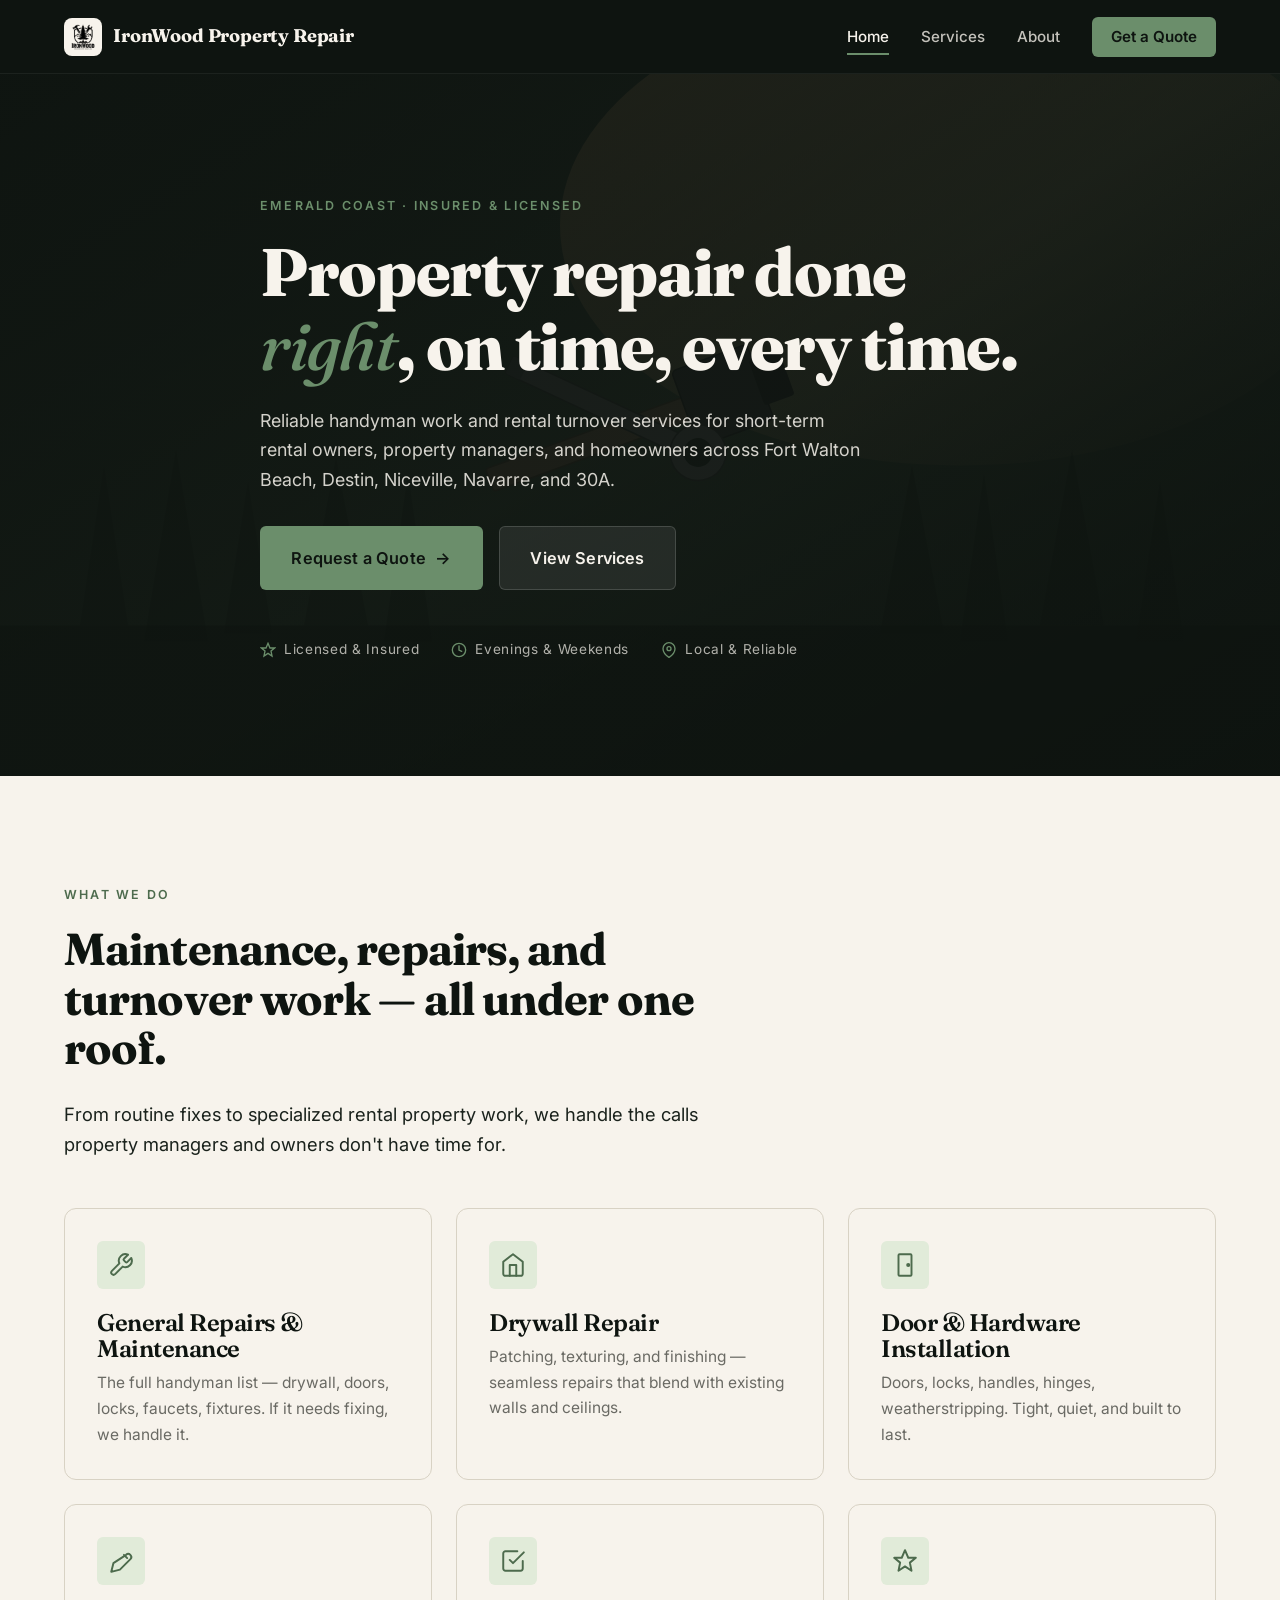
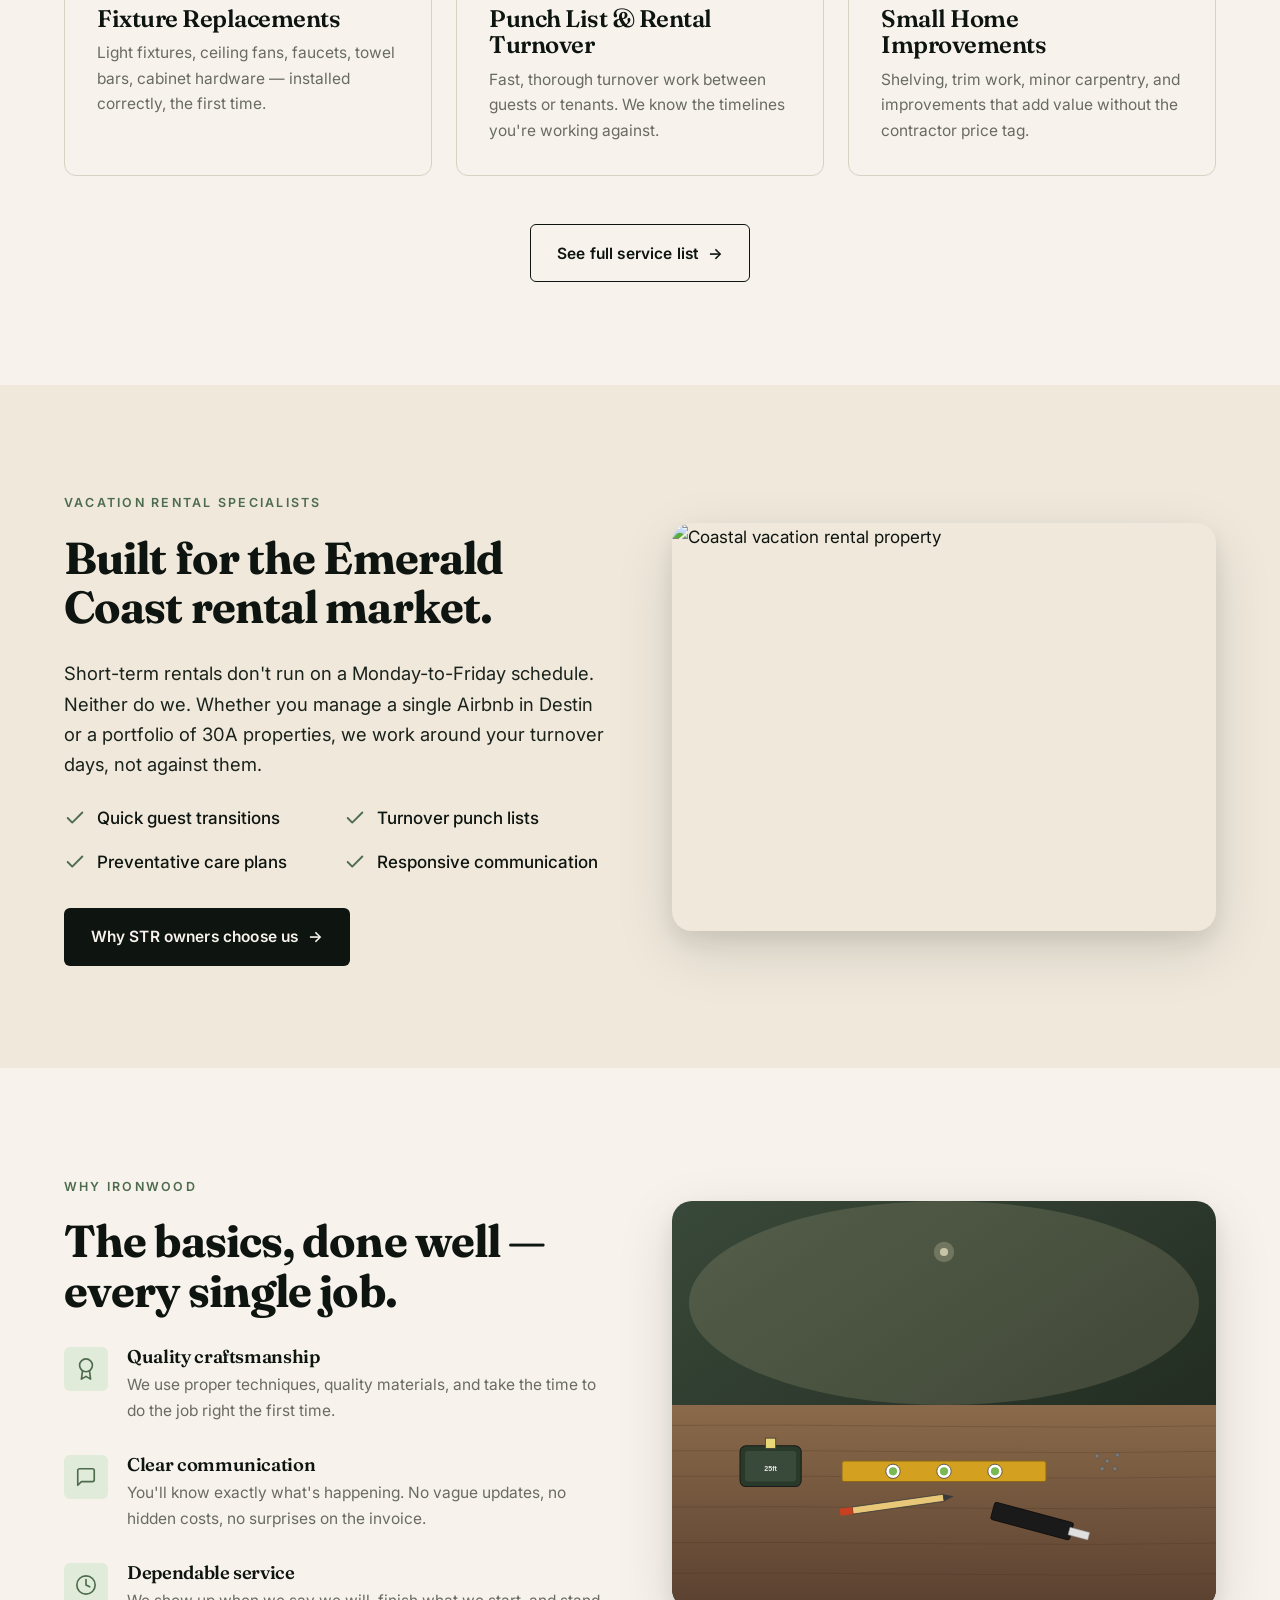
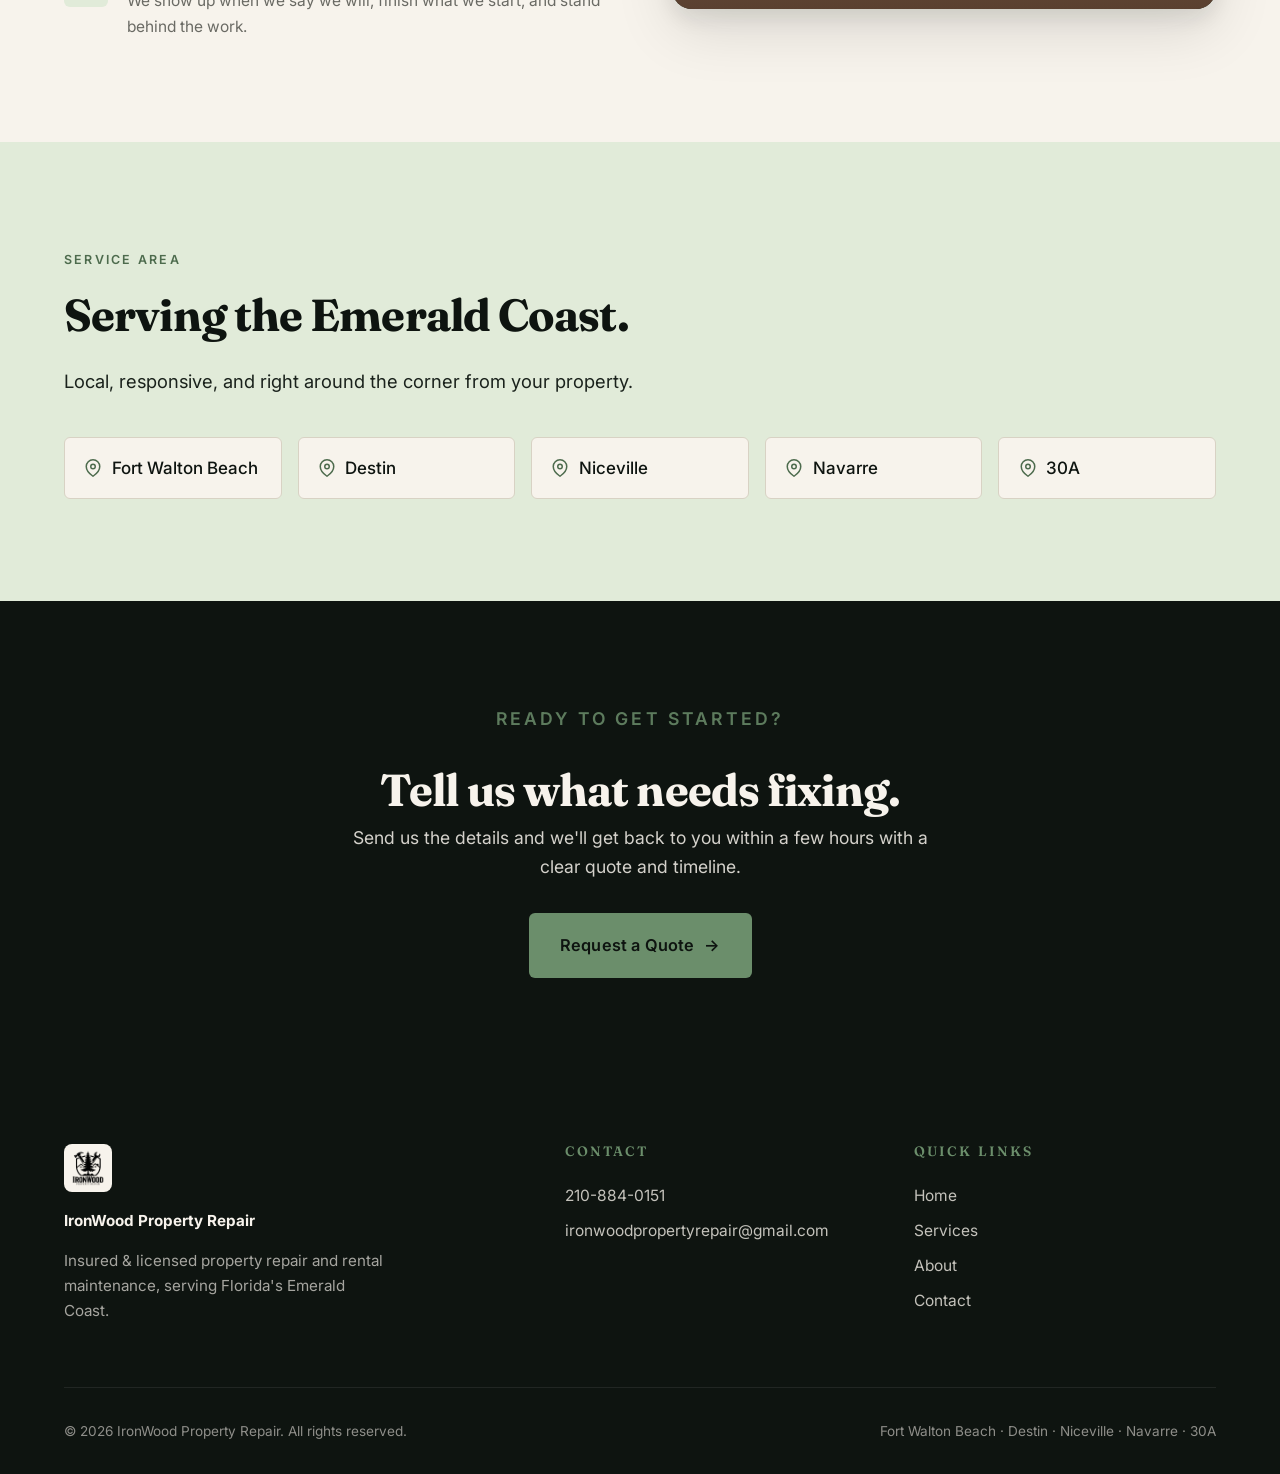
==== commit 5810646e: "Replace coastal home illustration with a photo" ====
--- a/index.html
+++ b/index.html
@@ -192,7 +192,7 @@
         </div>
       </div>
       <div class="two-col__media">
-        <img src="assets/images/coastal-home.svg" alt="Coastal vacation rental property illustration">
+        <img src="assets/images/IMG_7566.jpg" alt="Coastal vacation rental property">
       </div>
     </div>
   </div>
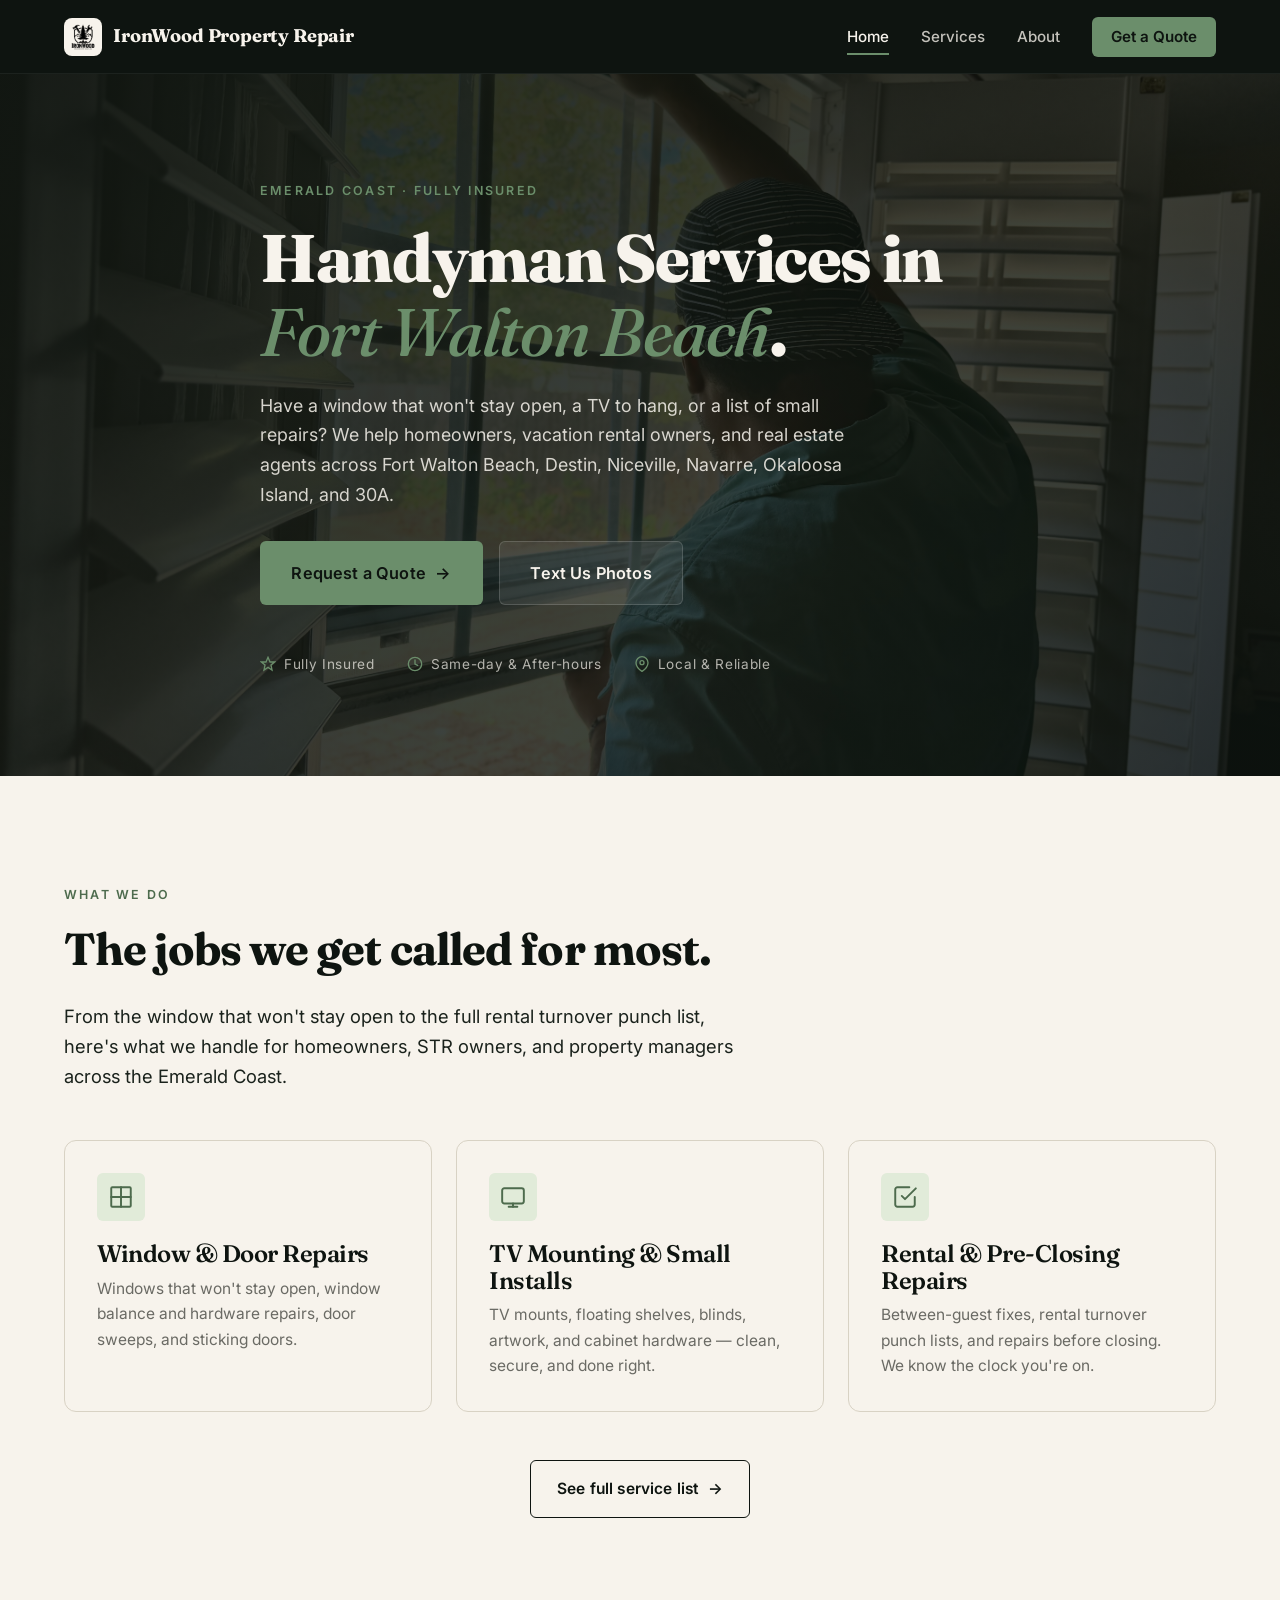
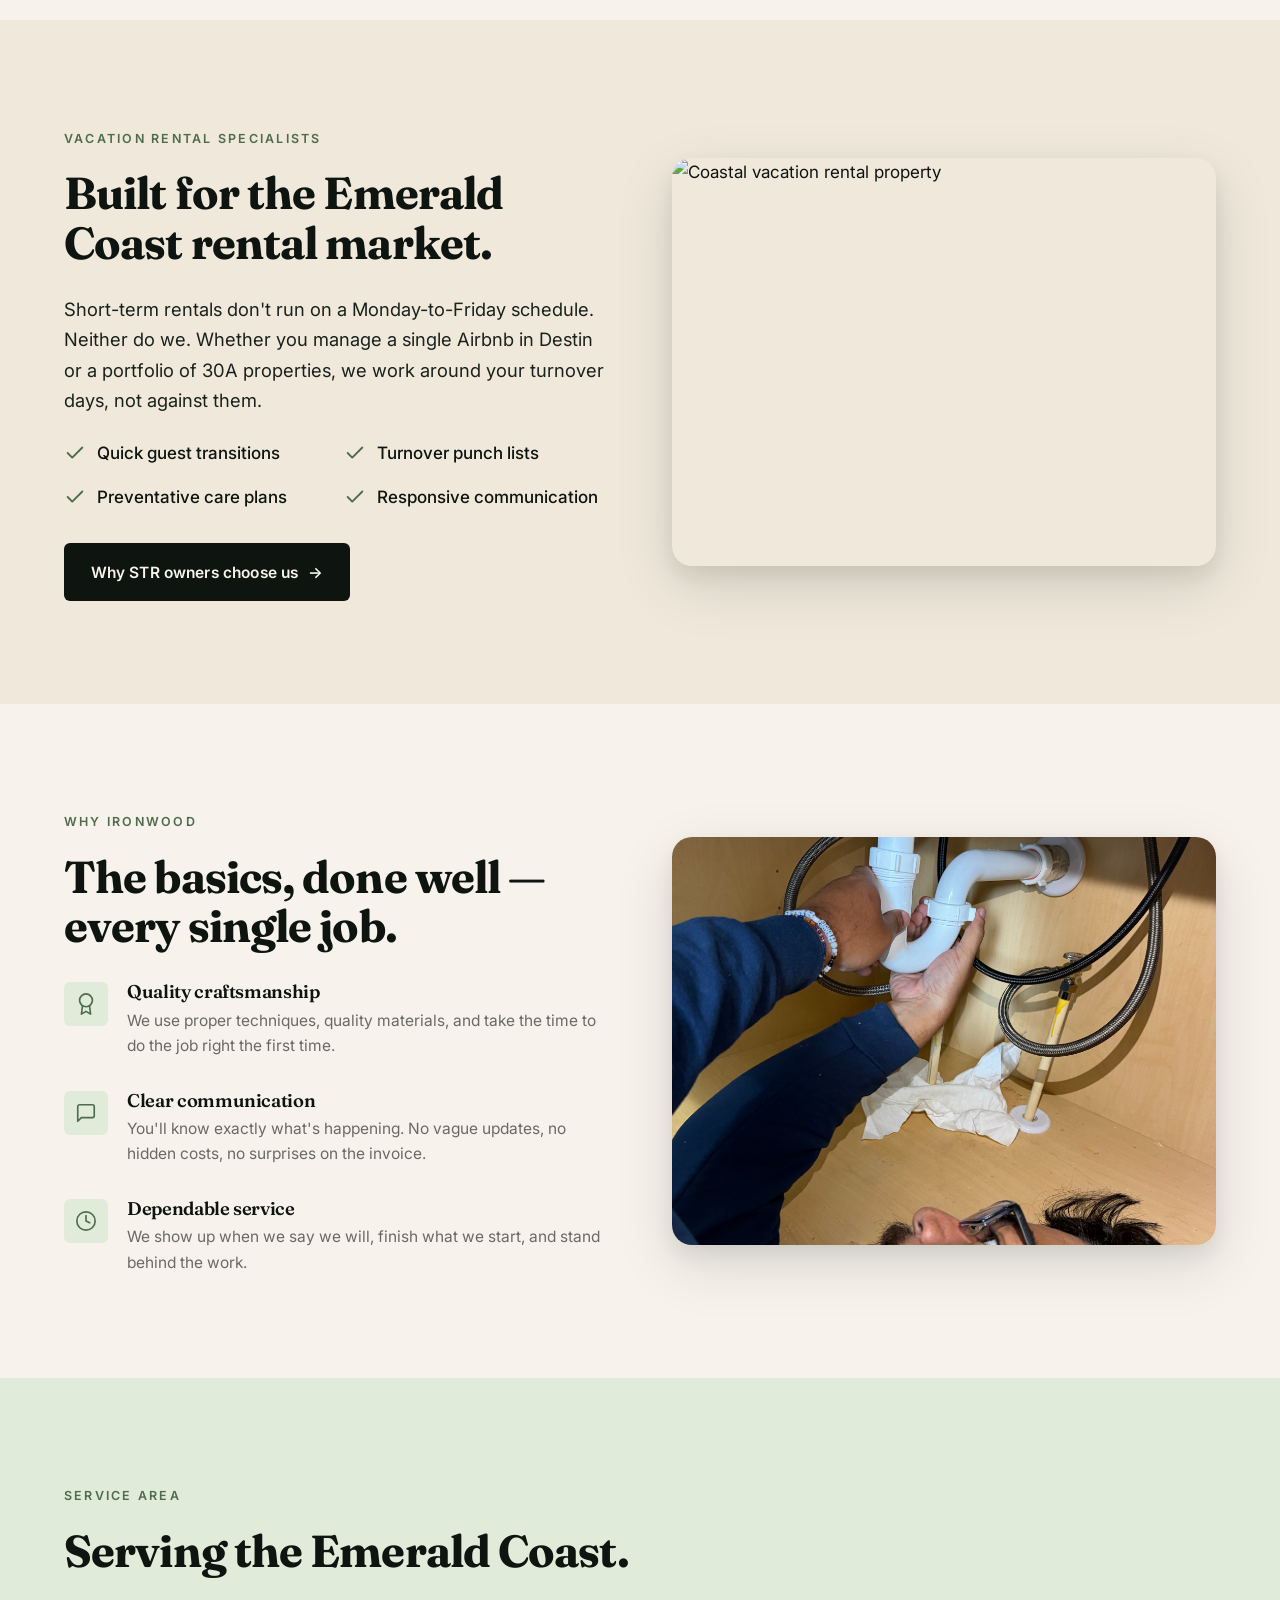
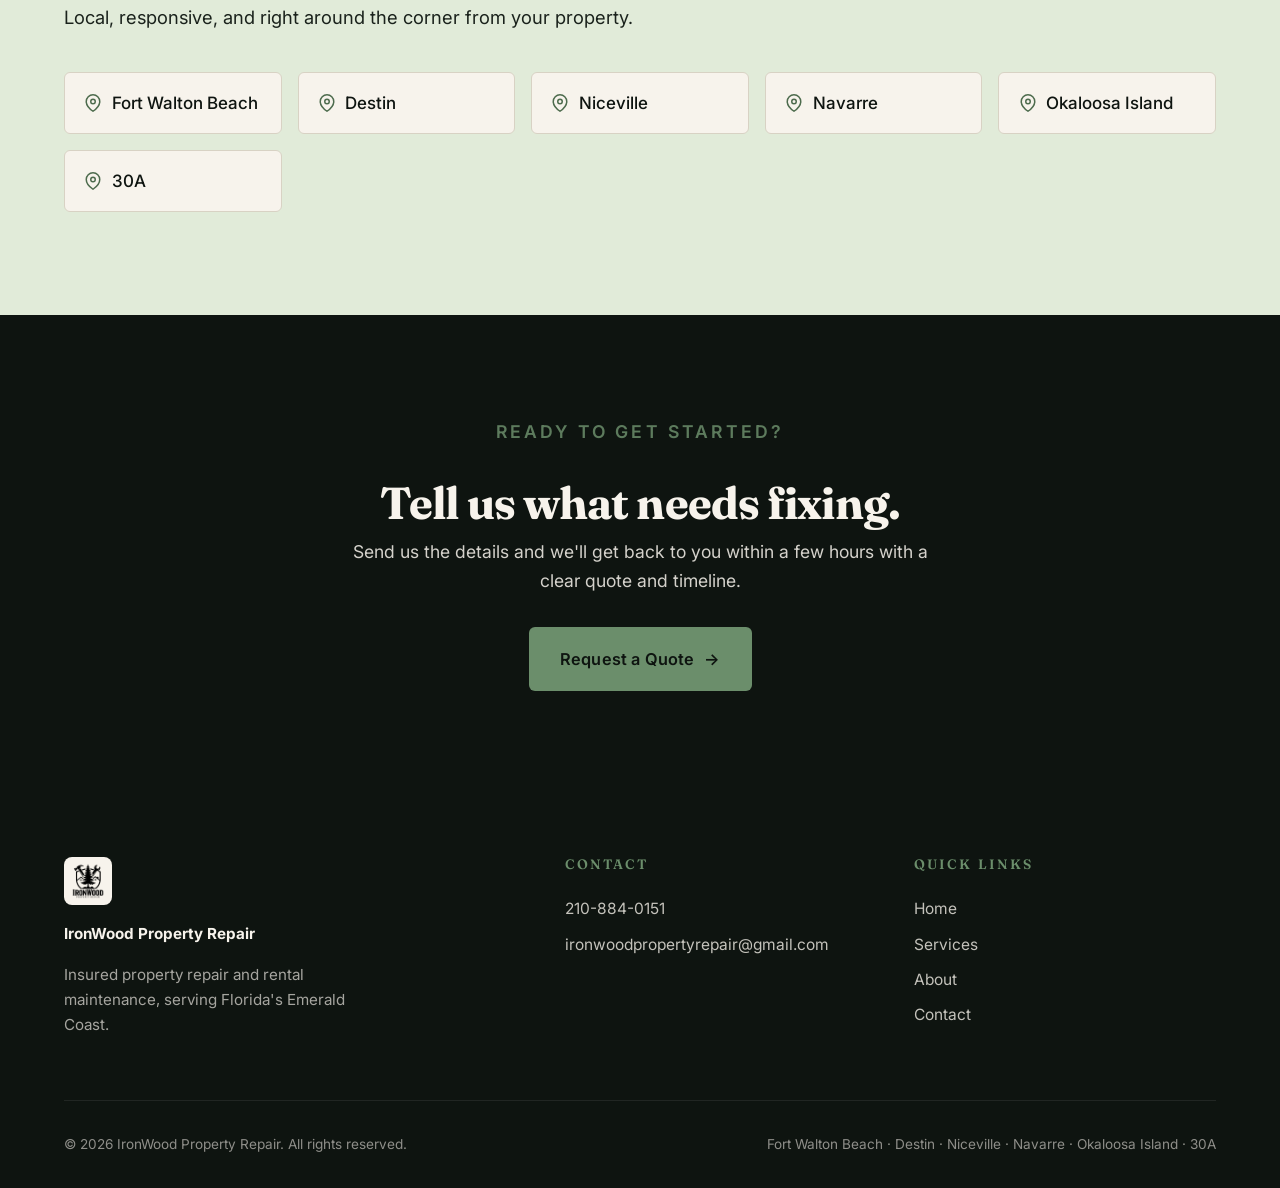
==== commit b6b74a2b: "Revise SEO metadata and service descriptions Updated the title and meta description for better SEO. " ====
--- a/index.html
+++ b/index.html
@@ -3,14 +3,14 @@
 <head>
   <meta charset="UTF-8">
   <meta name="viewport" content="width=device-width, initial-scale=1.0">
-  <title>IronWood Property Repair | Handyman & Rental Maintenance — Fort Walton Beach, Destin, 30A</title>
-  <meta name="description" content="Insured, licensed property repair and rental maintenance for Fort Walton Beach, Destin, Niceville, Navarre, and 30A. Trusted by short-term rental owners and property managers across the Emerald Coast.">
+  <title>Handyman Services in Fort Walton Beach | IronWood Property Repair</title>
+  <meta name="description" content="Insured handyman and rental maintenance services for Fort Walton Beach, Destin, Niceville, Navarre, Okaloosa Island, and 30A. Window repairs, TV mounting, drywall, rental turnover.">
   <meta name="theme-color" content="#0e1410">
 
   <!-- Open Graph -->
   <meta property="og:type" content="website">
-  <meta property="og:title" content="IronWood Property Repair | Emerald Coast Handyman & Rental Maintenance">
-  <meta property="og:description" content="Insured, licensed property repairs and rental turnover work along Florida's Emerald Coast.">
+  <meta property="og:title" content="Handyman Services in Fort Walton Beach | IronWood Property Repair">
+  <meta property="og:description" content="Insured handyman work, window repairs, TV mounting, and rental turnover across Florida's Emerald Coast.">
   <meta property="og:url" content="https://ironwoodpropertyrepair.com/">
   <meta property="og:image" content="https://ironwoodpropertyrepair.com/assets/images/logo.png">
 
@@ -41,14 +41,15 @@
       "Destin, FL",
       "Niceville, FL",
       "Navarre, FL",
+      "Okaloosa Island, FL",
       "30A, FL"
     ],
-    "description": "Insured and licensed property repair, handyman services, and rental turnover work for the Emerald Coast.",
+    "description": "Insured property repair, handyman services, and rental turnover work for the Emerald Coast.",
     "openingHoursSpecification": {
       "@type": "OpeningHoursSpecification",
       "dayOfWeek": ["Monday","Tuesday","Wednesday","Thursday","Friday","Saturday","Sunday"],
-      "opens": "17:00",
-      "closes": "21:00"
+      "opens": "08:00",
+      "closes": "20:00"
     }
   }
   </script>
@@ -78,80 +79,56 @@
 <!-- Hero -->
 <section class="hero">
   <div class="hero__bg" aria-hidden="true">
-    <img src="assets/images/hero-workshop.svg" alt="">
+    <img src="assets/images/hero-workshop.jpeg" alt="">
   </div>
   <div class="container hero__inner">
-    <p class="eyebrow reveal" style="color: var(--sage);">Emerald Coast · Insured & Licensed</p>
-    <h1 class="reveal-2">Property repair done <span class="accent">right</span>, on time, every time.</h1>
-    <p class="hero__lede reveal-3">Reliable handyman work and rental turnover services for short-term rental owners, property managers, and homeowners across Fort Walton Beach, Destin, Niceville, Navarre, and 30A.</p>
+    <p class="eyebrow reveal" style="color: var(--sage);">Emerald Coast · Fully Insured</p>
+    <h1 class="reveal-2">Handyman Services in <span class="accent">Fort Walton Beach</span>.</h1>
+    <p class="hero__lede reveal-3">Have a window that won't stay open, a TV to hang, or a list of small repairs? We help homeowners, vacation rental owners, and real estate agents across Fort Walton Beach, Destin, Niceville, Navarre, Okaloosa Island, and 30A.</p>
     <div class="hero__cta reveal-4">
       <a href="contact.html" class="btn btn--primary btn--lg">Request a Quote <span class="arrow">→</span></a>
-      <a href="services.html" class="btn btn--ink-on-ink btn--lg">View Services</a>
+      <a href="sms:+12108840151?body=Hi%20IronWood%20-%20here%20are%20photos%20of%20what%20needs%20fixing%3A" class="btn btn--ink-on-ink btn--lg">Text Us Photos</a>
     </div>
     <div class="hero__trust reveal-4">
-      <span><svg viewBox="0 0 24 24" fill="none" stroke-width="2" stroke-linecap="round"><path d="M12 2l3 7h7l-5.5 4.5L18 21l-6-4-6 4 1.5-7.5L2 9h7z"/></svg> Licensed & Insured</span>
-      <span><svg viewBox="0 0 24 24" fill="none" stroke-width="2" stroke-linecap="round"><circle cx="12" cy="12" r="10"/><path d="M12 6v6l4 2"/></svg> Evenings & Weekends</span>
+      <span><svg viewBox="0 0 24 24" fill="none" stroke-width="2" stroke-linecap="round"><path d="M12 2l3 7h7l-5.5 4.5L18 21l-6-4-6 4 1.5-7.5L2 9h7z"/></svg> Fully Insured</span>
+      <span><svg viewBox="0 0 24 24" fill="none" stroke-width="2" stroke-linecap="round"><circle cx="12" cy="12" r="10"/><path d="M12 6v6l4 2"/></svg> Same-day & After-hours</span>
       <span><svg viewBox="0 0 24 24" fill="none" stroke-width="2" stroke-linecap="round"><path d="M21 10c0 7-9 13-9 13s-9-6-9-13a9 9 0 0118 0z"/><circle cx="12" cy="10" r="3"/></svg> Local & Reliable</span>
     </div>
   </div>
 </section>
 
-<!-- Services preview -->
+<!-- Services preview — 3 featured categories -->
 <section class="section">
   <div class="container">
     <div style="max-width: 720px; margin-bottom: 3rem;">
       <p class="eyebrow">What We Do</p>
-      <h2>Maintenance, repairs, and turnover work — all under one roof.</h2>
-      <p class="lede">From routine fixes to specialized rental property work, we handle the calls property managers and owners don't have time for.</p>
+      <h2>The jobs we get called for most.</h2>
+      <p class="lede">From the window that won't stay open to the full rental turnover punch list, here's what we handle for homeowners, STR owners, and property managers across the Emerald Coast.</p>
     </div>
 
     <div class="service-grid">
       <article class="service-card">
         <div class="service-card__icon">
-          <svg viewBox="0 0 24 24" fill="none" stroke-width="1.8" stroke-linecap="round" stroke-linejoin="round"><path d="M14.7 6.3a1 1 0 000 1.4l1.6 1.6a1 1 0 001.4 0l3.77-3.77a6 6 0 01-7.94 7.94l-6.91 6.91a2.12 2.12 0 01-3-3l6.91-6.91a6 6 0 017.94-7.94l-3.76 3.76z"/></svg>
-        </div>
-        <h3>General Repairs & Maintenance</h3>
-        <p>The full handyman list — drywall, doors, locks, faucets, fixtures. If it needs fixing, we handle it.</p>
+          <svg viewBox="0 0 24 24" fill="none" stroke-width="1.8" stroke-linecap="round" stroke-linejoin="round"><rect x="3" y="3" width="18" height="18" rx="1"/><line x1="12" y1="3" x2="12" y2="21"/><line x1="3" y1="12" x2="21" y2="12"/></svg>
+        </div>
+        <h3>Window & Door Repairs</h3>
+        <p>Windows that won't stay open, window balance and hardware repairs, door sweeps, and sticking doors.</p>
       </article>
 
       <article class="service-card">
         <div class="service-card__icon">
-          <svg viewBox="0 0 24 24" fill="none" stroke-width="1.8" stroke-linecap="round" stroke-linejoin="round"><path d="M3 9l9-7 9 7v11a2 2 0 01-2 2H5a2 2 0 01-2-2z"/><polyline points="9 22 9 12 15 12 15 22"/></svg>
-        </div>
-        <h3>Drywall Repair</h3>
-        <p>Patching, texturing, and finishing — seamless repairs that blend with existing walls and ceilings.</p>
-      </article>
-
-      <article class="service-card">
-        <div class="service-card__icon">
-          <svg viewBox="0 0 24 24" fill="none" stroke-width="1.8" stroke-linecap="round" stroke-linejoin="round"><rect x="6" y="2" width="12" height="20" rx="1"/><circle cx="15" cy="12" r="1" fill="currentColor"/></svg>
-        </div>
-        <h3>Door & Hardware Installation</h3>
-        <p>Doors, locks, handles, hinges, weatherstripping. Tight, quiet, and built to last.</p>
-      </article>
-
-      <article class="service-card">
-        <div class="service-card__icon">
-          <svg viewBox="0 0 24 24" fill="none" stroke-width="1.8" stroke-linecap="round" stroke-linejoin="round"><path d="M14.7 6.3l3 3M5 14L3 22l8-2 9.7-9.7a2.83 2.83 0 00-4-4L5 14z"/></svg>
-        </div>
-        <h3>Fixture Replacements</h3>
-        <p>Light fixtures, ceiling fans, faucets, towel bars, cabinet hardware — installed correctly, the first time.</p>
+          <svg viewBox="0 0 24 24" fill="none" stroke-width="1.8" stroke-linecap="round" stroke-linejoin="round"><rect x="2" y="4" width="20" height="14" rx="2"/><line x1="8" y1="21" x2="16" y2="21"/><line x1="12" y1="18" x2="12" y2="21"/></svg>
+        </div>
+        <h3>TV Mounting & Small Installs</h3>
+        <p>TV mounts, floating shelves, blinds, artwork, and cabinet hardware — clean, secure, and done right.</p>
       </article>
 
       <article class="service-card">
         <div class="service-card__icon">
           <svg viewBox="0 0 24 24" fill="none" stroke-width="1.8" stroke-linecap="round" stroke-linejoin="round"><path d="M9 11l3 3L22 4M21 12v7a2 2 0 01-2 2H5a2 2 0 01-2-2V5a2 2 0 012-2h11"/></svg>
         </div>
-        <h3>Punch List & Rental Turnover</h3>
-        <p>Fast, thorough turnover work between guests or tenants. We know the timelines you're working against.</p>
-      </article>
-
-      <article class="service-card">
-        <div class="service-card__icon">
-          <svg viewBox="0 0 24 24" fill="none" stroke-width="1.8" stroke-linecap="round" stroke-linejoin="round"><path d="M12 2l3 7h7l-5.5 4.5L18 21l-6-4-6 4 1.5-7.5L2 9h7z"/></svg>
-        </div>
-        <h3>Small Home Improvements</h3>
-        <p>Shelving, trim work, minor carpentry, and improvements that add value without the contractor price tag.</p>
+        <h3>Rental & Pre-Closing Repairs</h3>
+        <p>Between-guest fixes, rental turnover punch lists, and repairs before closing. We know the clock you're on.</p>
       </article>
     </div>
 
@@ -203,7 +180,7 @@
   <div class="container">
     <div class="two-col two-col--reverse">
       <div class="two-col__media">
-        <img src="assets/images/tools-bench.svg" alt="Workshop tools laid out on a wood bench">
+        <img src="assets/images/why-ironwood.jpg" alt="Under-sink plumbing repair in progress">
       </div>
       <div>
         <p class="eyebrow">Why IronWood</p>
@@ -257,6 +234,7 @@
       <li><svg viewBox="0 0 24 24" fill="none" stroke-width="2" stroke-linecap="round" stroke-linejoin="round"><path d="M21 10c0 7-9 13-9 13s-9-6-9-13a9 9 0 0118 0z"/><circle cx="12" cy="10" r="3"/></svg> Destin</li>
       <li><svg viewBox="0 0 24 24" fill="none" stroke-width="2" stroke-linecap="round" stroke-linejoin="round"><path d="M21 10c0 7-9 13-9 13s-9-6-9-13a9 9 0 0118 0z"/><circle cx="12" cy="10" r="3"/></svg> Niceville</li>
       <li><svg viewBox="0 0 24 24" fill="none" stroke-width="2" stroke-linecap="round" stroke-linejoin="round"><path d="M21 10c0 7-9 13-9 13s-9-6-9-13a9 9 0 0118 0z"/><circle cx="12" cy="10" r="3"/></svg> Navarre</li>
+      <li><svg viewBox="0 0 24 24" fill="none" stroke-width="2" stroke-linecap="round" stroke-linejoin="round"><path d="M21 10c0 7-9 13-9 13s-9-6-9-13a9 9 0 0118 0z"/><circle cx="12" cy="10" r="3"/></svg> Okaloosa Island</li>
       <li><svg viewBox="0 0 24 24" fill="none" stroke-width="2" stroke-linecap="round" stroke-linejoin="round"><path d="M21 10c0 7-9 13-9 13s-9-6-9-13a9 9 0 0118 0z"/><circle cx="12" cy="10" r="3"/></svg> 30A</li>
     </ul>
   </div>
@@ -280,7 +258,7 @@
       <div class="footer-brand">
         <img src="assets/images/logo.png" alt="IronWood Property Repair">
         <p><strong style="color: var(--paper);">IronWood Property Repair</strong></p>
-        <p>Insured & licensed property repair and rental maintenance, serving Florida's Emerald Coast.</p>
+        <p>Insured property repair and rental maintenance, serving Florida's Emerald Coast.</p>
       </div>
       <div>
         <h4>Contact</h4>
@@ -297,7 +275,7 @@
     </div>
     <div class="footer-meta">
       <span>© <span id="year">2026</span> IronWood Property Repair. All rights reserved.</span>
-      <span>Fort Walton Beach · Destin · Niceville · Navarre · 30A</span>
+      <span>Fort Walton Beach · Destin · Niceville · Navarre · Okaloosa Island · 30A</span>
     </div>
   </div>
 </footer>
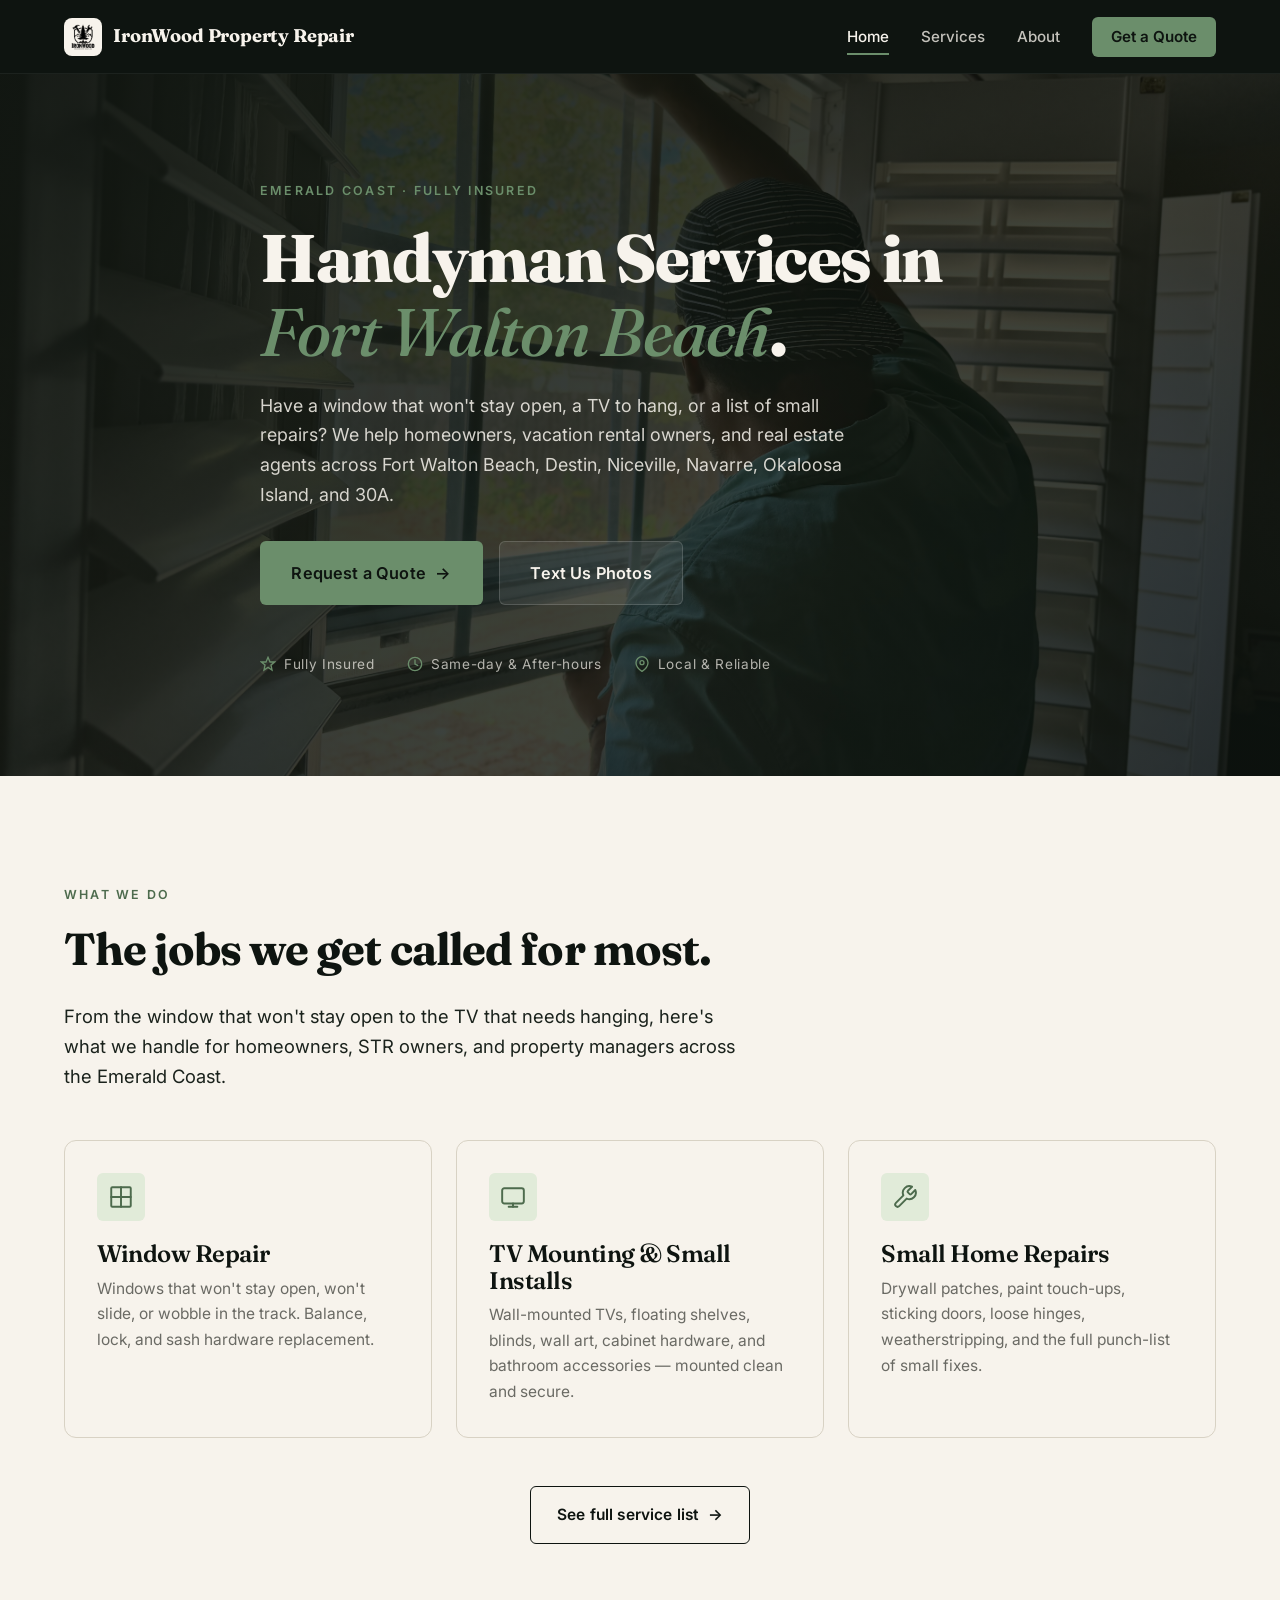
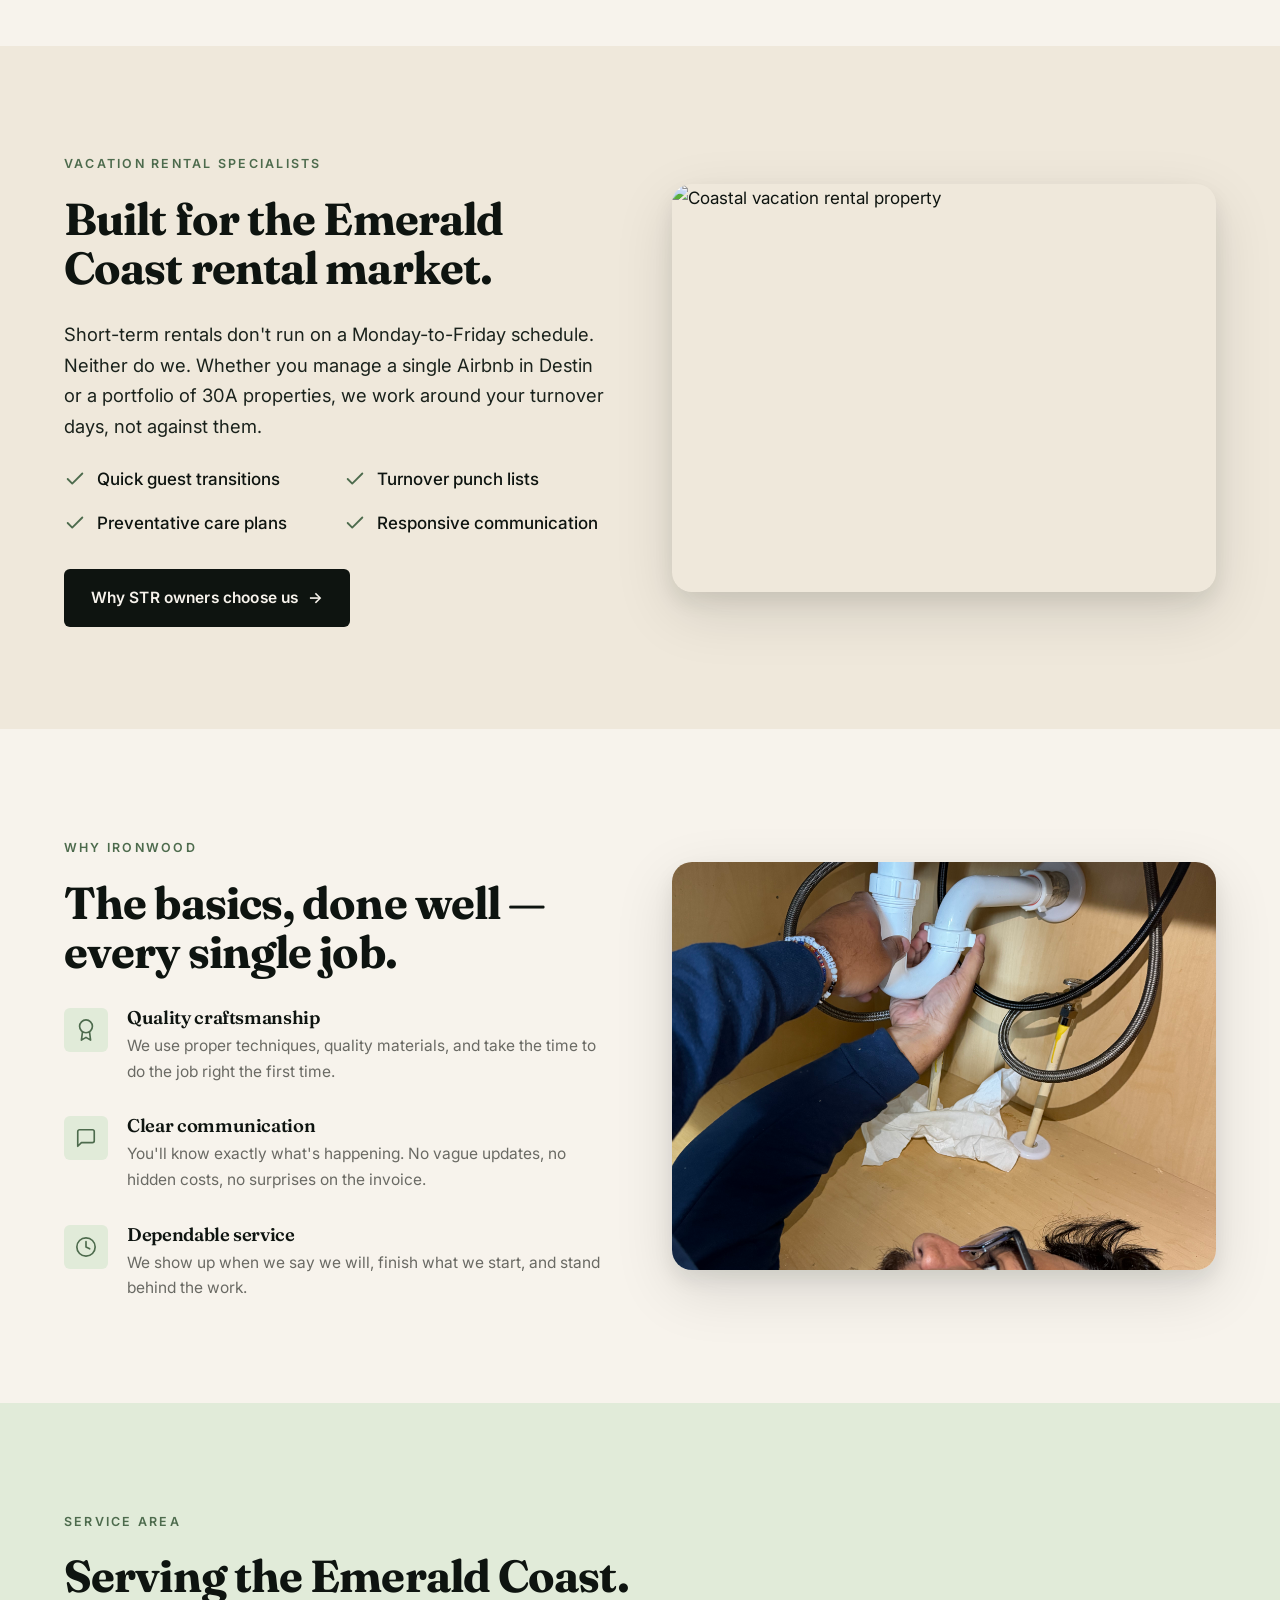
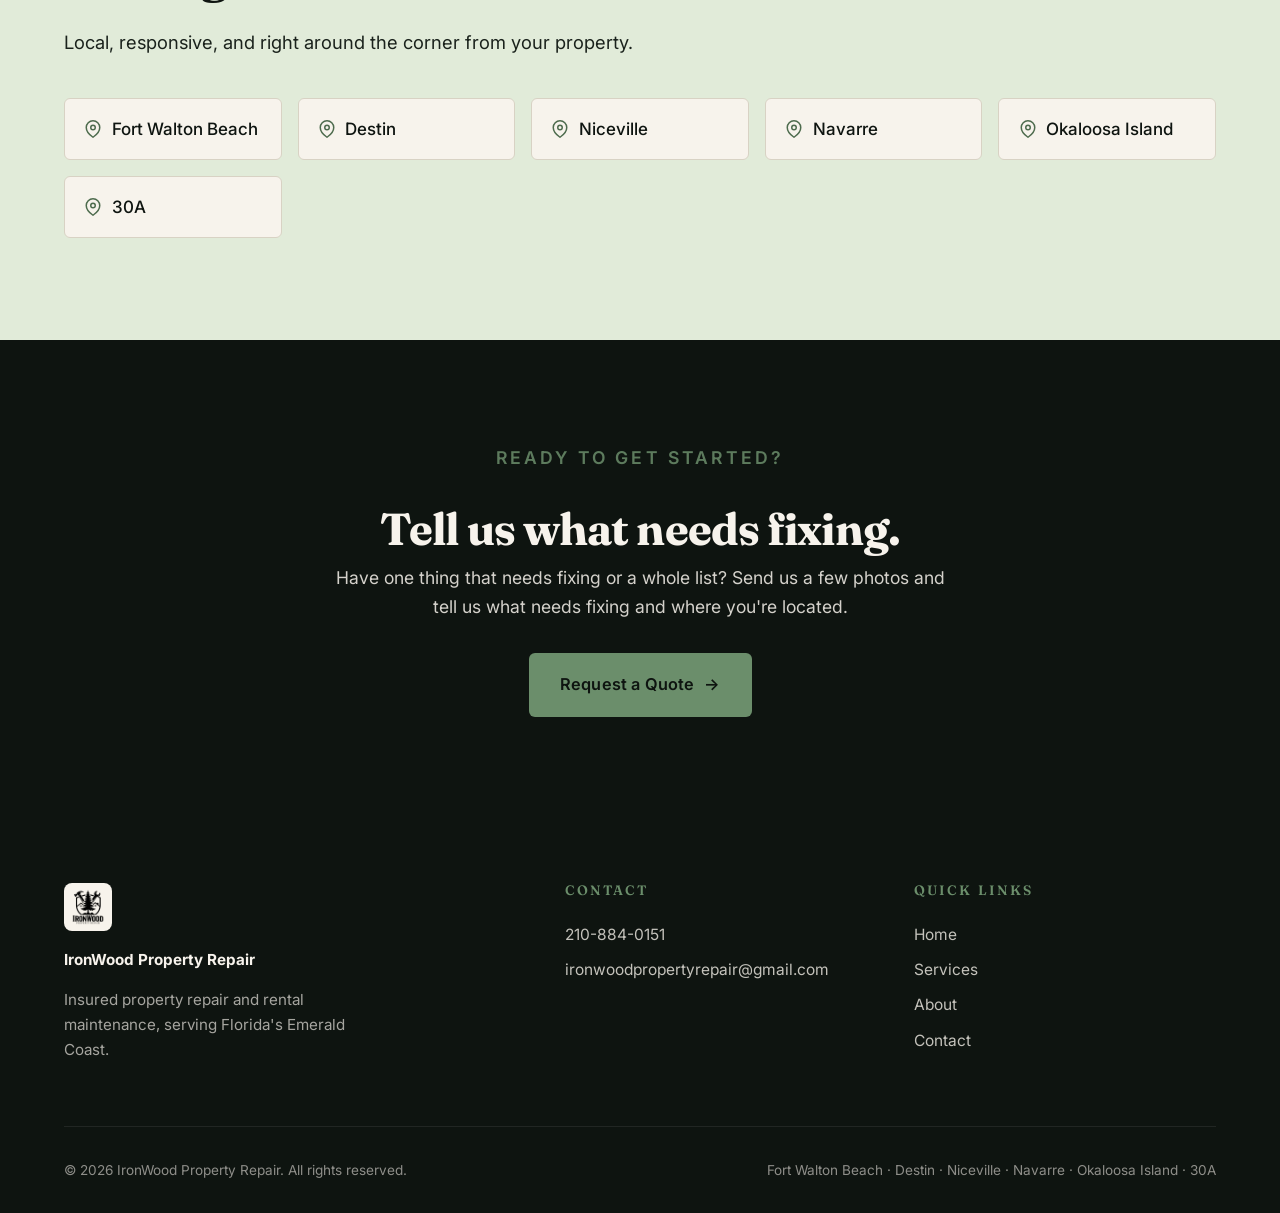
==== commit 54063dcd: "Update service descriptions in index.html" ====
--- a/index.html
+++ b/index.html
@@ -103,7 +103,7 @@
     <div style="max-width: 720px; margin-bottom: 3rem;">
       <p class="eyebrow">What We Do</p>
       <h2>The jobs we get called for most.</h2>
-      <p class="lede">From the window that won't stay open to the full rental turnover punch list, here's what we handle for homeowners, STR owners, and property managers across the Emerald Coast.</p>
+      <p class="lede">From the window that won't stay open to the TV that needs hanging, here's what we handle for homeowners, STR owners, and property managers across the Emerald Coast.</p>
     </div>
 
     <div class="service-grid">
@@ -111,8 +111,8 @@
         <div class="service-card__icon">
           <svg viewBox="0 0 24 24" fill="none" stroke-width="1.8" stroke-linecap="round" stroke-linejoin="round"><rect x="3" y="3" width="18" height="18" rx="1"/><line x1="12" y1="3" x2="12" y2="21"/><line x1="3" y1="12" x2="21" y2="12"/></svg>
         </div>
-        <h3>Window & Door Repairs</h3>
-        <p>Windows that won't stay open, window balance and hardware repairs, door sweeps, and sticking doors.</p>
+        <h3>Window Repair</h3>
+        <p>Windows that won't stay open, won't slide, or wobble in the track. Balance, lock, and sash hardware replacement.</p>
       </article>
 
       <article class="service-card">
@@ -120,15 +120,15 @@
           <svg viewBox="0 0 24 24" fill="none" stroke-width="1.8" stroke-linecap="round" stroke-linejoin="round"><rect x="2" y="4" width="20" height="14" rx="2"/><line x1="8" y1="21" x2="16" y2="21"/><line x1="12" y1="18" x2="12" y2="21"/></svg>
         </div>
         <h3>TV Mounting & Small Installs</h3>
-        <p>TV mounts, floating shelves, blinds, artwork, and cabinet hardware — clean, secure, and done right.</p>
+        <p>Wall-mounted TVs, floating shelves, blinds, wall art, cabinet hardware, and bathroom accessories — mounted clean and secure.</p>
       </article>
 
       <article class="service-card">
         <div class="service-card__icon">
-          <svg viewBox="0 0 24 24" fill="none" stroke-width="1.8" stroke-linecap="round" stroke-linejoin="round"><path d="M9 11l3 3L22 4M21 12v7a2 2 0 01-2 2H5a2 2 0 01-2-2V5a2 2 0 012-2h11"/></svg>
-        </div>
-        <h3>Rental & Pre-Closing Repairs</h3>
-        <p>Between-guest fixes, rental turnover punch lists, and repairs before closing. We know the clock you're on.</p>
+          <svg viewBox="0 0 24 24" fill="none" stroke-width="1.8" stroke-linecap="round" stroke-linejoin="round"><path d="M14.7 6.3a1 1 0 000 1.4l1.6 1.6a1 1 0 001.4 0l3.77-3.77a6 6 0 01-7.94 7.94l-6.91 6.91a2.12 2.12 0 01-3-3l6.91-6.91a6 6 0 017.94-7.94l-3.76 3.76z"/></svg>
+        </div>
+        <h3>Small Home Repairs</h3>
+        <p>Drywall patches, paint touch-ups, sticking doors, loose hinges, weatherstripping, and the full punch-list of small fixes.</p>
       </article>
     </div>
 
@@ -245,7 +245,7 @@
   <div class="cta-banner">
     <p class="eyebrow" style="color: var(--sage);">Ready to get started?</p>
     <h2>Tell us what needs fixing.</h2>
-    <p>Send us the details and we'll get back to you within a few hours with a clear quote and timeline.</p>
+    <p>Have one thing that needs fixing or a whole list? Send us a few photos and tell us what needs fixing and where you're located.</p>
     <a href="contact.html" class="btn btn--primary btn--lg">Request a Quote <span class="arrow">→</span></a>
   </div>
 </section>
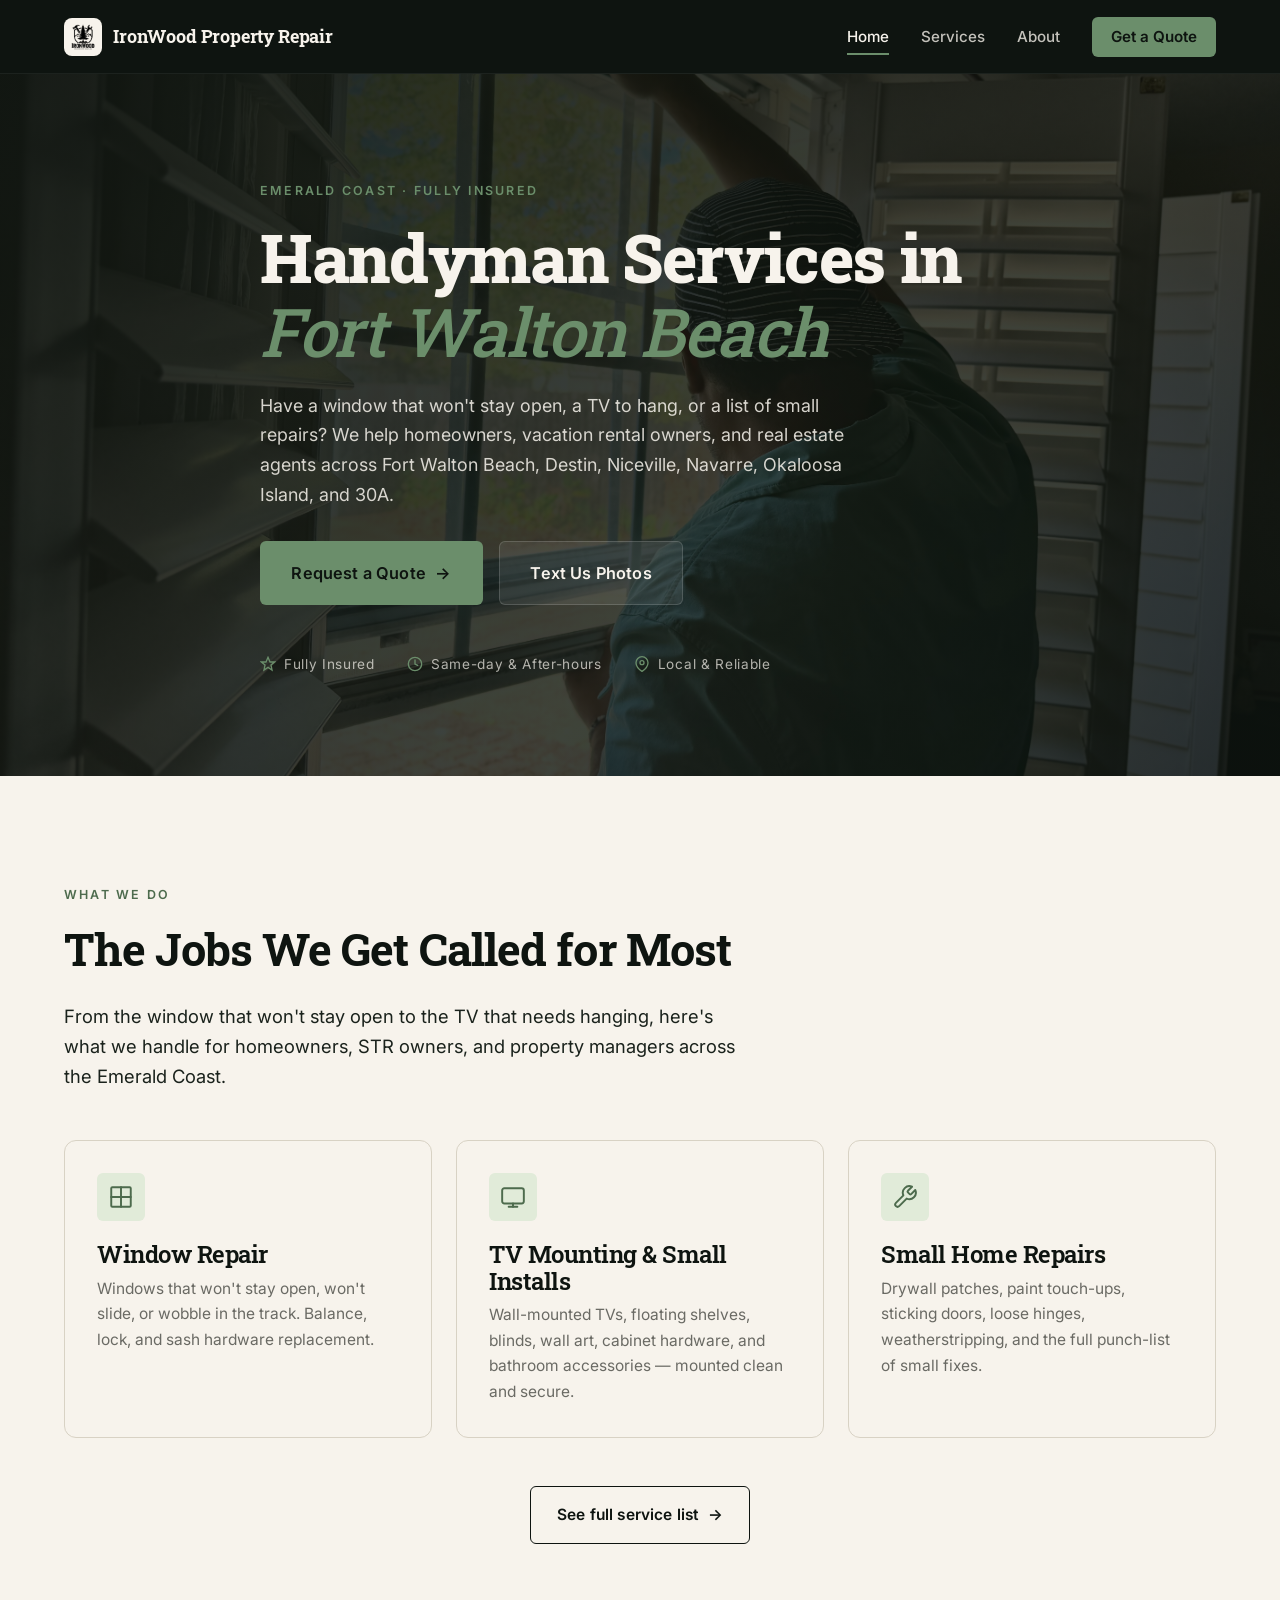
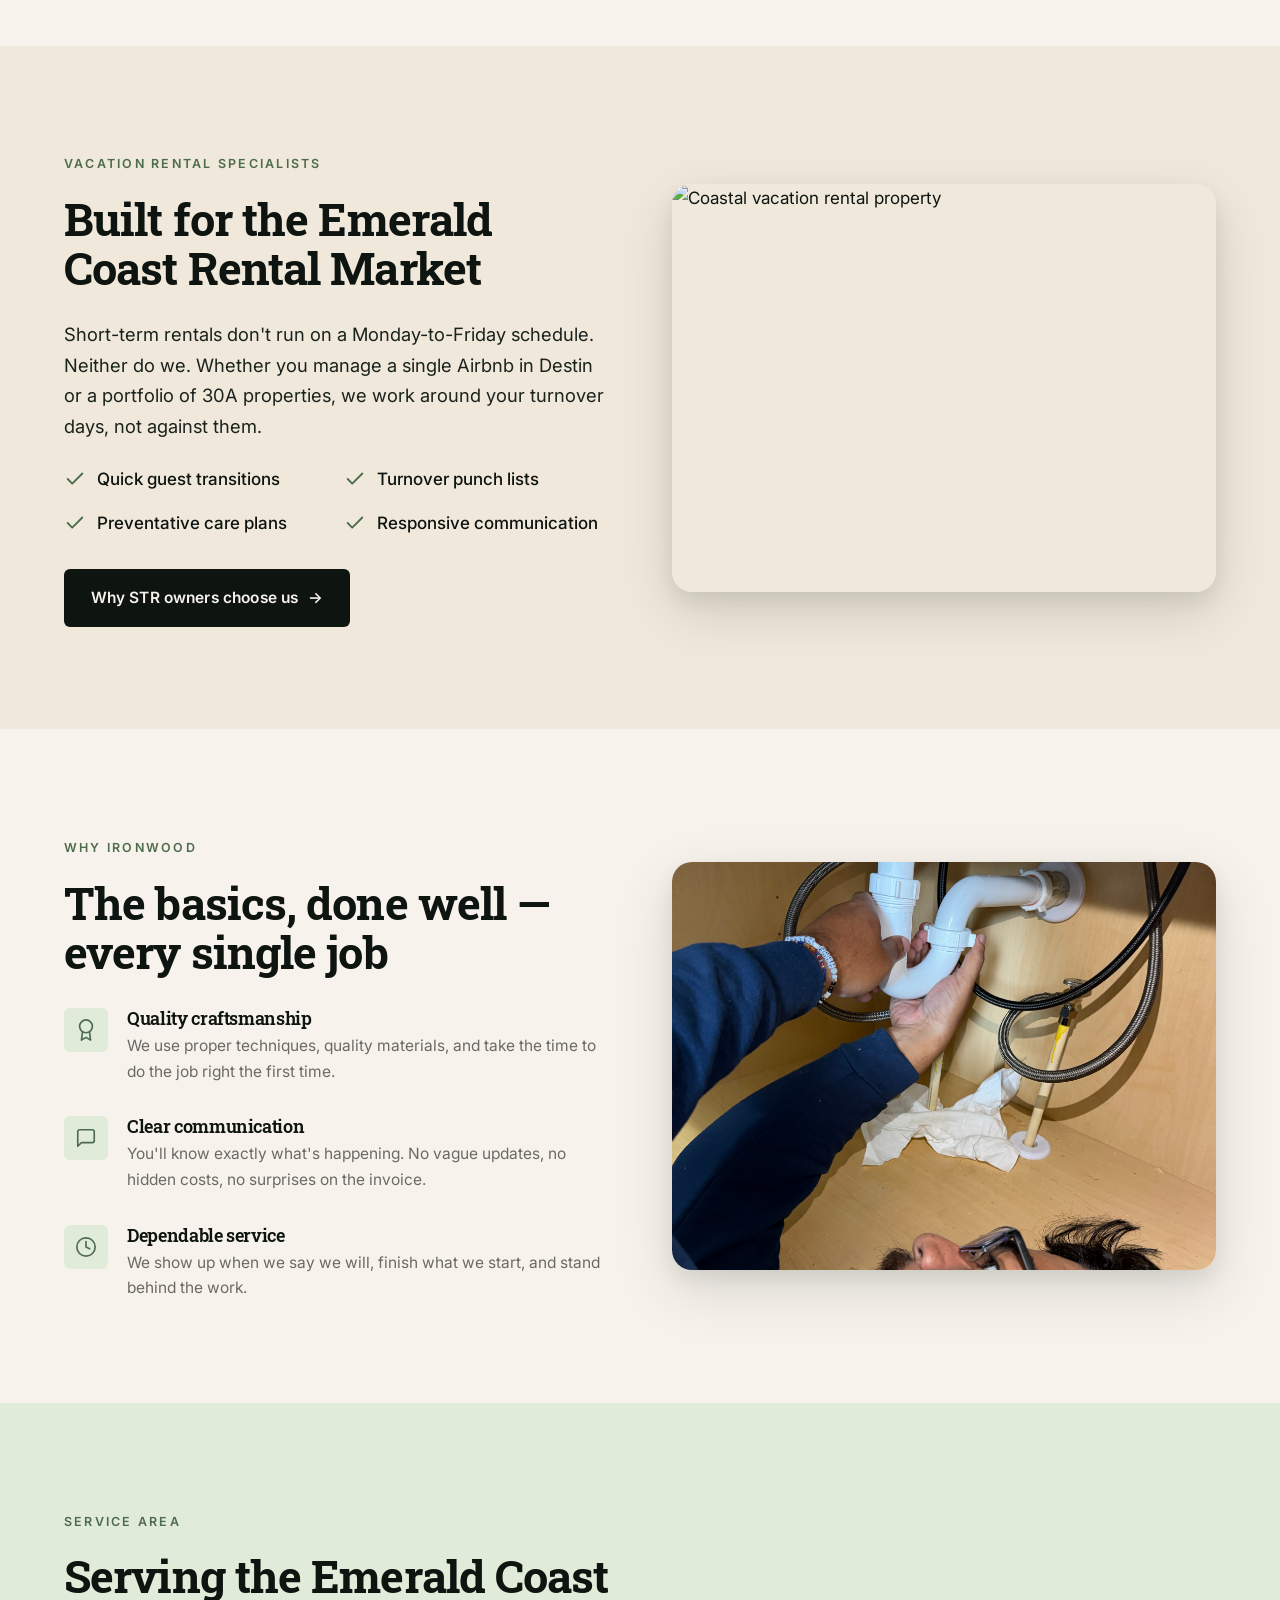
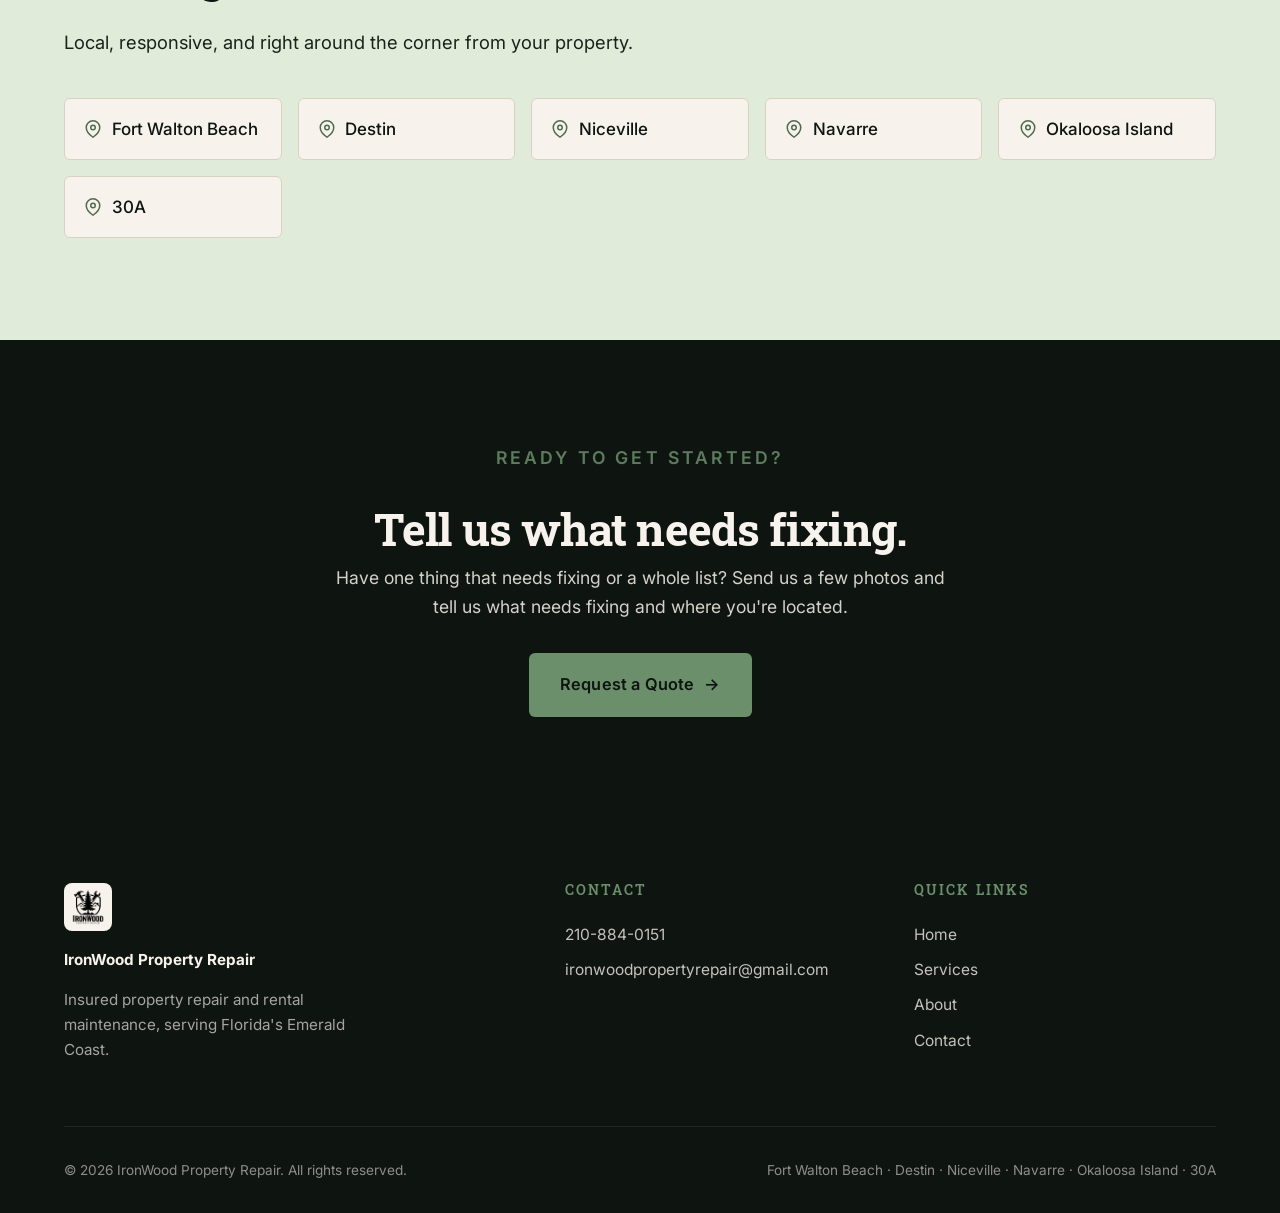
==== commit 9e5f7877: "Correct capitalization in headings and paragraphs" ====
--- a/index.html
+++ b/index.html
@@ -83,7 +83,7 @@
   </div>
   <div class="container hero__inner">
     <p class="eyebrow reveal" style="color: var(--sage);">Emerald Coast · Fully Insured</p>
-    <h1 class="reveal-2">Handyman Services in <span class="accent">Fort Walton Beach</span>.</h1>
+    <h1 class="reveal-2">Handyman Services in <span class="accent">Fort Walton Beach</span></h1>
     <p class="hero__lede reveal-3">Have a window that won't stay open, a TV to hang, or a list of small repairs? We help homeowners, vacation rental owners, and real estate agents across Fort Walton Beach, Destin, Niceville, Navarre, Okaloosa Island, and 30A.</p>
     <div class="hero__cta reveal-4">
       <a href="contact.html" class="btn btn--primary btn--lg">Request a Quote <span class="arrow">→</span></a>
@@ -102,7 +102,7 @@
   <div class="container">
     <div style="max-width: 720px; margin-bottom: 3rem;">
       <p class="eyebrow">What We Do</p>
-      <h2>The jobs we get called for most.</h2>
+      <h2>The Jobs We Get Called for Most</h2>
       <p class="lede">From the window that won't stay open to the TV that needs hanging, here's what we handle for homeowners, STR owners, and property managers across the Emerald Coast.</p>
     </div>
 
@@ -144,7 +144,7 @@
     <div class="two-col">
       <div>
         <p class="eyebrow">Vacation Rental Specialists</p>
-        <h2>Built for the Emerald Coast rental market.</h2>
+        <h2>Built for the Emerald Coast Rental Market</h2>
         <p class="lede">Short-term rentals don't run on a Monday-to-Friday schedule. Neither do we. Whether you manage a single Airbnb in Destin or a portfolio of 30A properties, we work around your turnover days, not against them.</p>
         <ul class="check-list">
           <li>
@@ -184,7 +184,7 @@
       </div>
       <div>
         <p class="eyebrow">Why IronWood</p>
-        <h2>The basics, done well — every single job.</h2>
+        <h2>The basics, done well — every single job</h2>
         <div class="feature-stack" style="margin-top: 2rem;">
           <div class="feature">
             <div class="feature__icon">
@@ -226,7 +226,7 @@
   <div class="container">
     <div style="max-width: 720px; margin-bottom: 2.5rem;">
       <p class="eyebrow">Service Area</p>
-      <h2>Serving the Emerald Coast.</h2>
+      <h2>Serving the Emerald Coast</h2>
       <p class="lede">Local, responsive, and right around the corner from your property.</p>
     </div>
     <ul class="area-list">
--- a/assets/styles.css
+++ b/assets/styles.css
@@ -5,7 +5,7 @@
    ========================================================================== */
 
 /* ---------- Fonts ---------- */
-@import url('https://fonts.googleapis.com/css2?family=Fraunces:opsz,wght@9..144,500;9..144,600;9..144,700;9..144,800&family=Inter:wght@400;500;600;700&display=swap');
+@import url('https://fonts.googleapis.com/css2?family=Roboto+Slab:wght@400;500;600;700;800&family=Inter:wght@400;500;600;700&display=swap');
 
 /* ---------- CSS Variables ---------- */
 :root {
@@ -23,8 +23,8 @@
   --muted: #6a6a64;
 
   /* Typography */
-  --font-display: 'Fraunces', Georgia, 'Times New Roman', serif;
-  --font-body: 'Inter', -apple-system, BlinkMacSystemFont, sans-serif;
+   --font-display: 'Roboto Slab', Georgia, 'Times New Roman', serif;
+   --font-body: 'Inter', -apple-system, BlinkMacSystemFont, sans-serif;
 
   /* Spacing */
   --gutter: 1.5rem;
